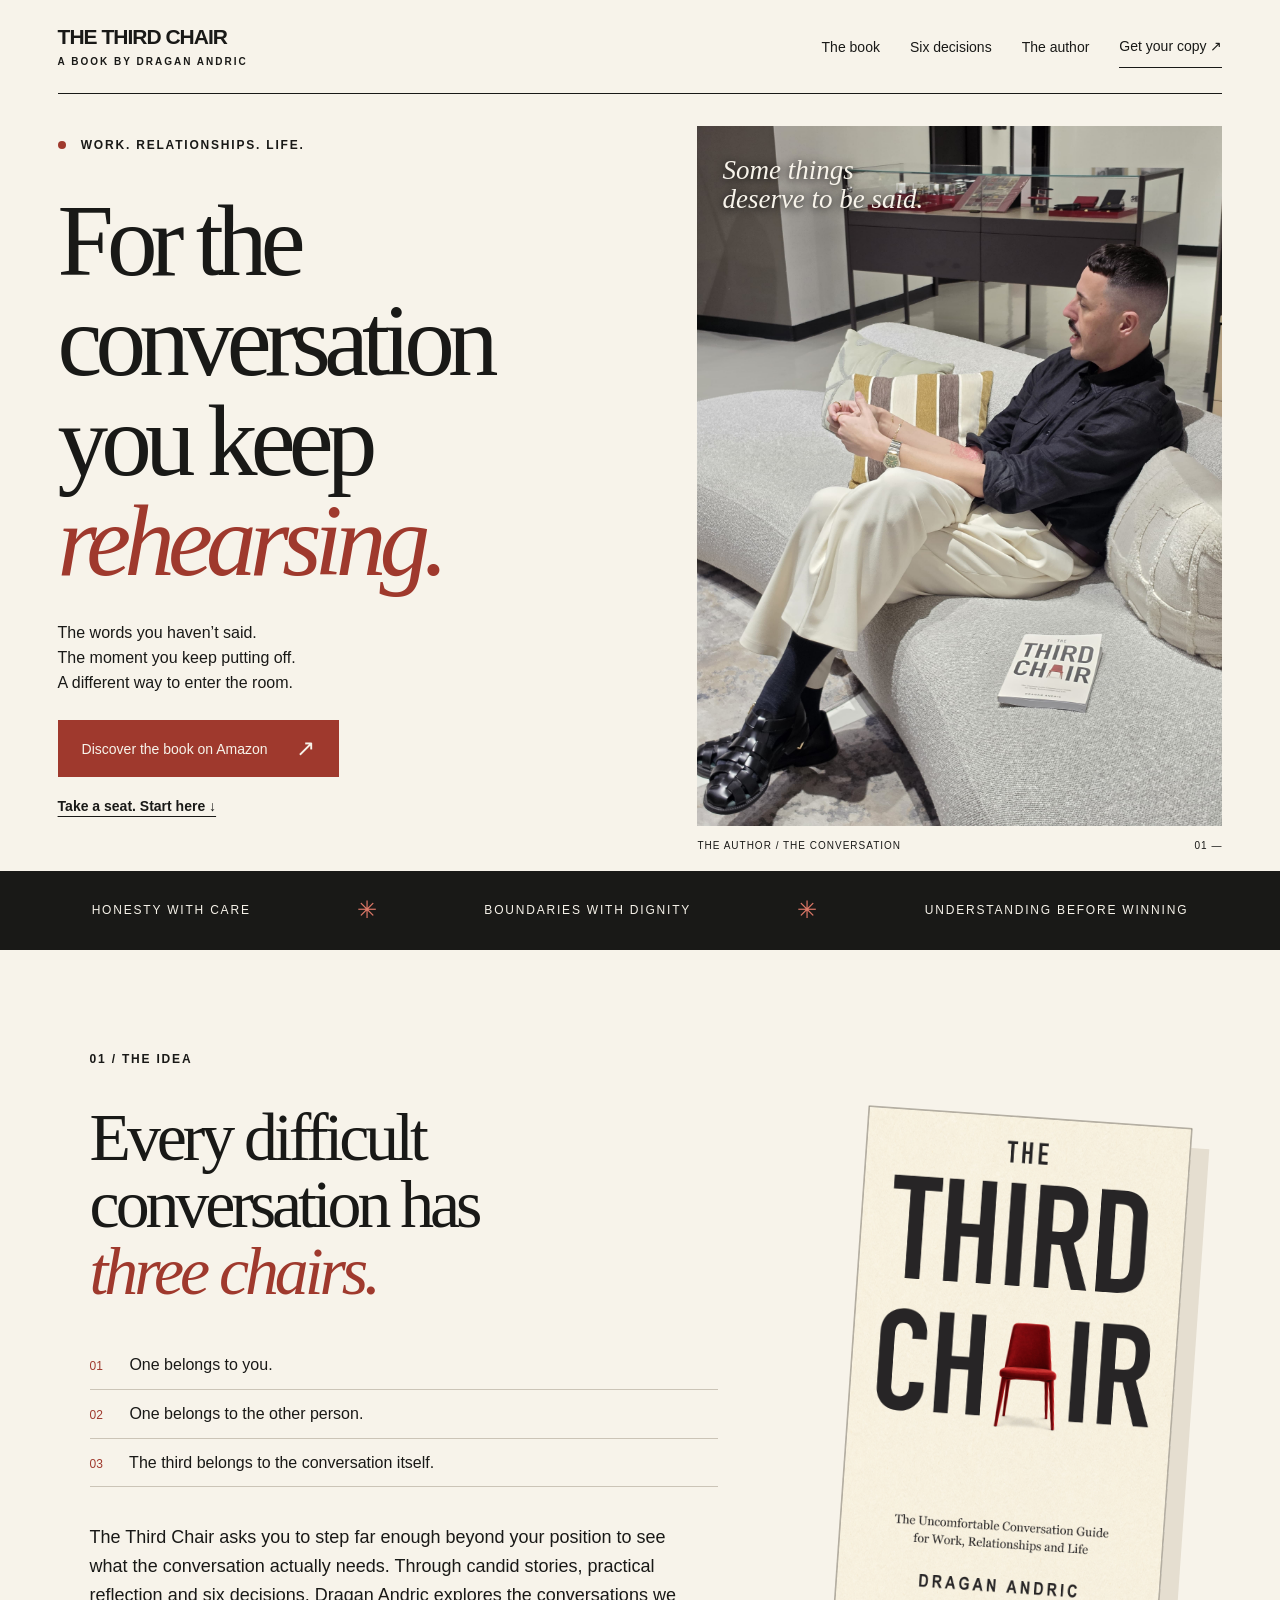
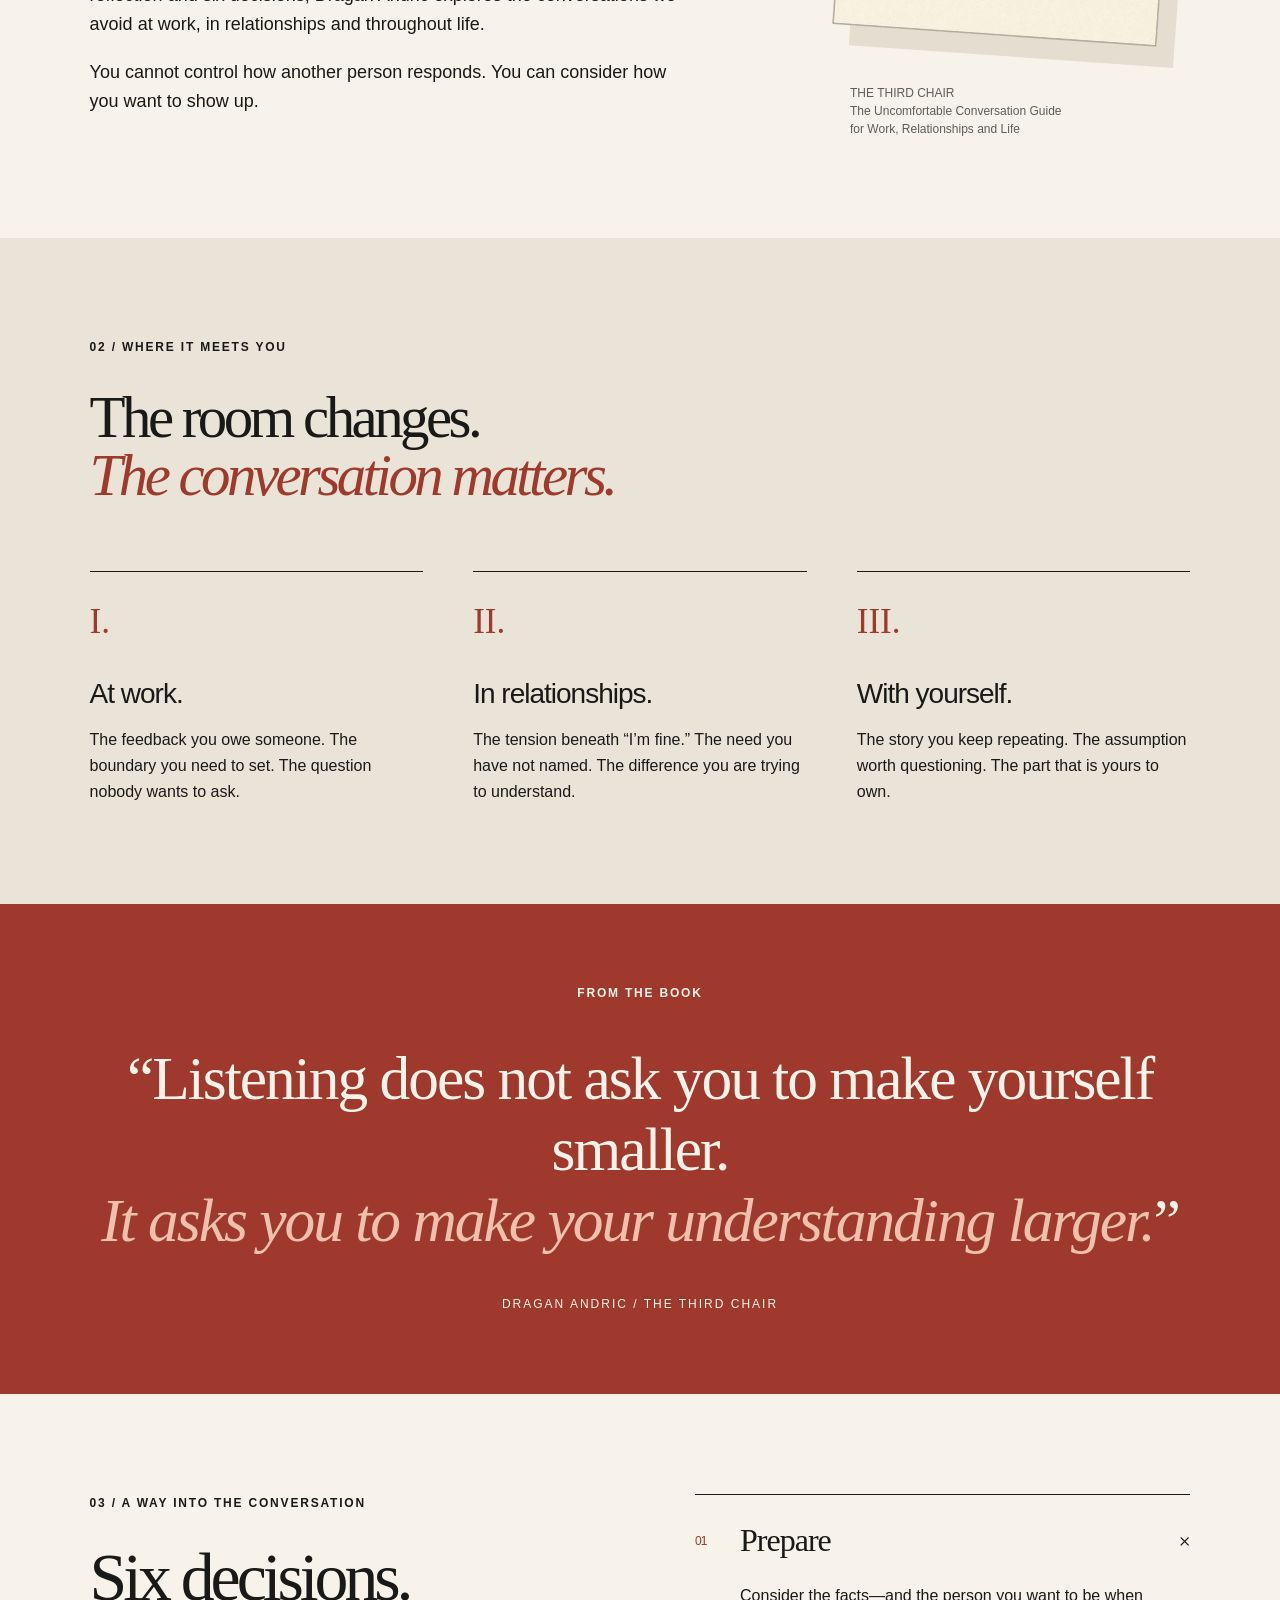
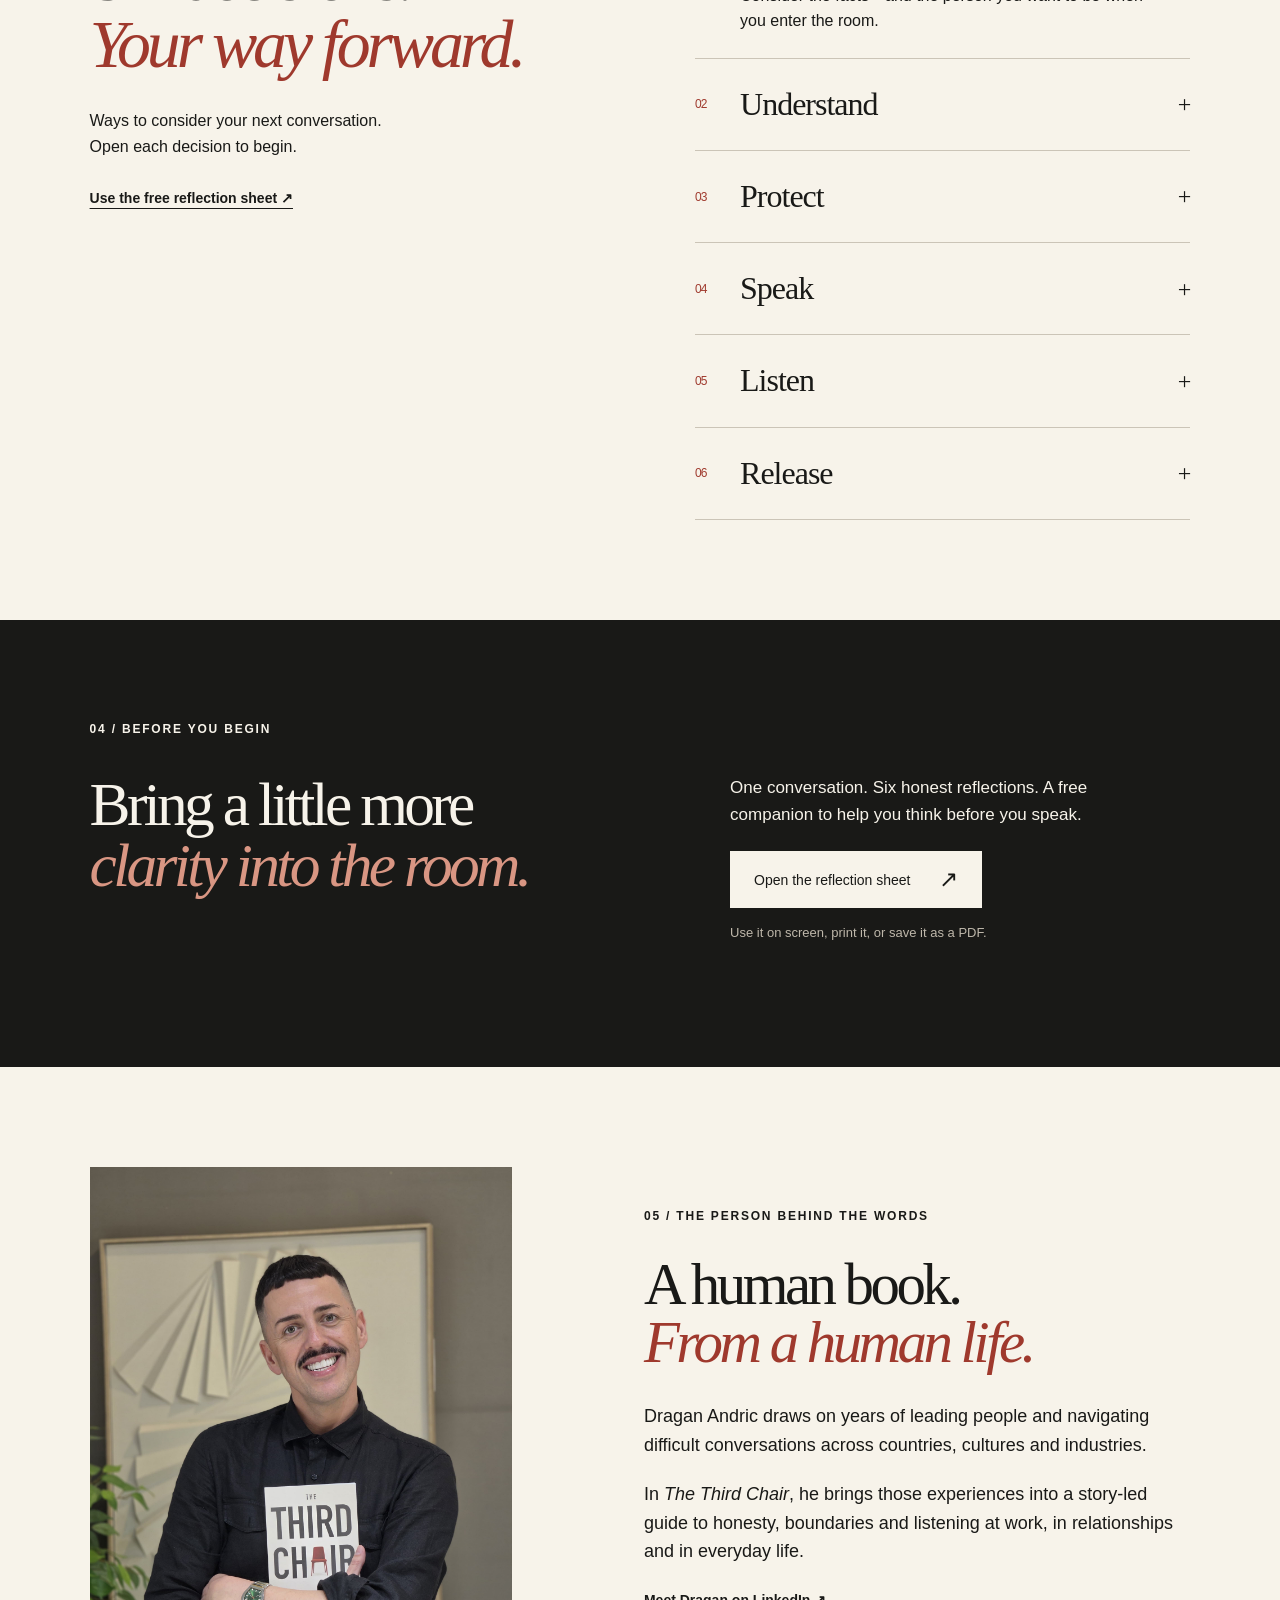
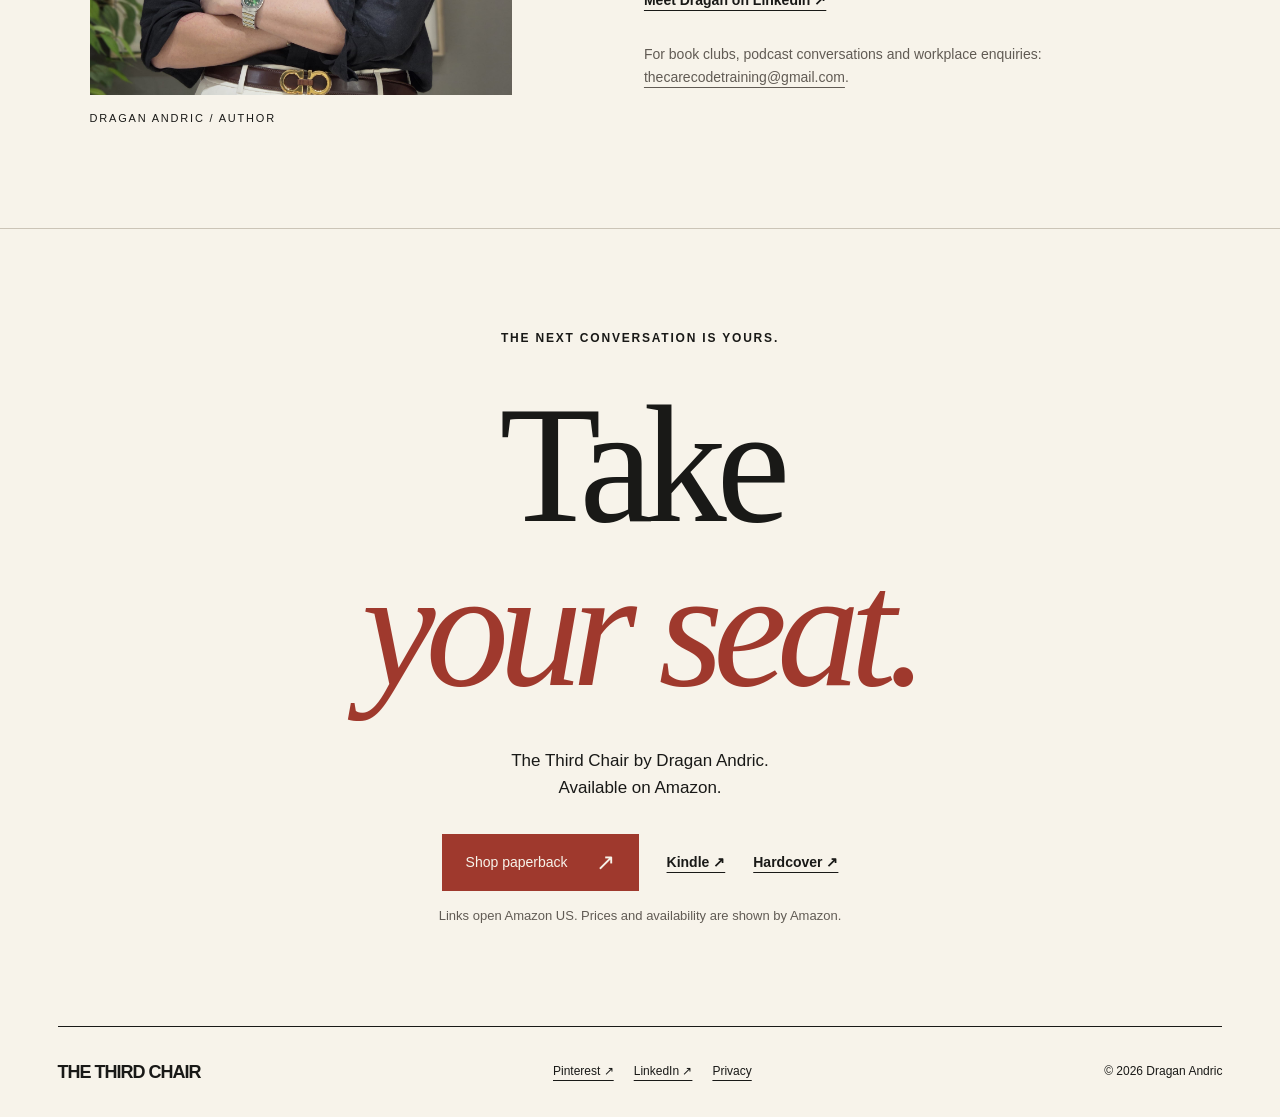
==== index.html @ e298e667 "Launch The Third Chair editorial website" ====
<!doctype html><html lang="en"><head><meta charset="utf-8"><meta name="viewport" content="width=device-width,initial-scale=1"><title>The Third Chair — Dragan Andric</title><meta name="description" content="For the conversation you keep rehearsing. Discover The Third Chair by Dragan Andric, a guide to uncomfortable conversations at work, in relationships and in life."><link rel="canonical" href="https://thethirdchairbook.com/"><meta property="og:title" content="The Third Chair — For the conversation you keep rehearsing."><meta property="og:description" content="A book about honesty, care, boundaries and how you choose to show up. By Dragan Andric."><meta property="og:type" content="website"><link rel="icon" href="/favicon.svg" type="image/svg+xml"><link rel="stylesheet" href="/style.css"></head><body><a class="skip" href="#main">Skip to content</a><header class="masthead"><a class="wordmark" href="/" aria-label="The Third Chair home">THE THIRD CHAIR<span>A BOOK BY DRAGAN ANDRIC</span></a><nav aria-label="Main navigation"><a href="#book">The book</a><a href="#decisions">Six decisions</a><a href="#author">The author</a><a class="nav-buy" href="#get-book">Get your copy ↗</a></nav></header><main id="main"><section class="hero"><div class="hero-copy"><p class="eyebrow"><span class="red-dot"></span> WORK. RELATIONSHIPS. LIFE.</p><h1>For the<br>conversation<br>you keep<br><em>rehearsing.</em></h1><div class="hero-bottom"><p>The words you haven’t said.<br>The moment you keep putting off.<br>A different way to enter the room.</p><a class="button" href="https://www.amazon.com/dp/B0HGGSGBLY">Discover the book on Amazon <span>↗</span></a><a class="text-link" href="#book">Take a seat. Start here ↓</a></div></div><figure class="hero-image"><img src="/author-conversation.jpg" alt="Dragan Andric seated in conversation, with The Third Chair beside him." fetchpriority="high" width="3000" height="4000"><figcaption><span>THE AUTHOR / THE CONVERSATION</span><span>01 —</span></figcaption><div class="image-note">Some things<br>deserve to be said.</div></figure></section><div class="running-line" aria-hidden="true">HONESTY WITH CARE <span>✳</span> BOUNDARIES WITH DIGNITY <span>✳</span> UNDERSTANDING BEFORE WINNING</div><section id="book" class="book-section section"><div class="section-label">01 / THE IDEA</div><div class="book-intro"><h2>Every difficult<br>conversation has<br><em>three chairs.</em></h2><div class="chair-lines"><p><span>01</span> One belongs to you.</p><p><span>02</span> One belongs to the other person.</p><p><span>03</span> The third belongs to the conversation itself.</p></div><p class="body-copy">The Third Chair asks you to step far enough beyond your position to see what the conversation actually needs. Through candid stories, practical reflection and six decisions, Dragan Andric explores the conversations we avoid at work, in relationships and throughout life.</p><p class="body-copy">You cannot control how another person responds. You can consider how you want to show up.</p></div><figure class="cover"><img src="/the-third-chair-cover.jpg" alt="The Third Chair by Dragan Andric. The Uncomfortable Conversation Guide for Work, Relationships and Life." width="1600" height="2560" loading="lazy"><figcaption>THE THIRD CHAIR<br>The Uncomfortable Conversation Guide<br>for Work, Relationships and Life</figcaption></figure></section><section class="contexts section"><div class="section-label">02 / WHERE IT MEETS YOU</div><h2>The room changes.<br><em>The conversation matters.</em></h2><div class="context-grid"><article><span class="number">I.</span><h3>At work.</h3><p>The feedback you owe someone. The boundary you need to set. The question nobody wants to ask.</p></article><article><span class="number">II.</span><h3>In relationships.</h3><p>The tension beneath “I’m fine.” The need you have not named. The difference you are trying to understand.</p></article><article><span class="number">III.</span><h3>With yourself.</h3><p>The story you keep repeating. The assumption worth questioning. The part that is yours to own.</p></article></div></section><section class="excerpt section"><p class="eyebrow">FROM THE BOOK</p><blockquote>“Listening does not ask you to make yourself smaller.<br><em>It asks you to make your understanding larger.</em>”</blockquote><p class="quote-credit">DRAGAN ANDRIC / THE THIRD CHAIR</p></section><section id="decisions" class="decisions section"><div class="decision-heading"><div class="section-label">03 / A WAY INTO THE CONVERSATION</div><h2>Six decisions.<br><em>Your way forward.</em></h2><p>Ways to consider your next conversation.<br>Open each decision to begin.</p><a class="text-link" href="/before-the-conversation.html">Use the free reflection sheet ↗</a></div><div class="decision-list"><details open><summary><span>01</span>Prepare<b aria-hidden="true">+</b></summary><p>Consider the facts—and the person you want to be when you enter the room.</p></details><details><summary><span>02</span>Understand<b aria-hidden="true">+</b></summary><p>Look beyond your first interpretation. Make room for what you may not yet know.</p></details><details><summary><span>03</span>Protect<b aria-hidden="true">+</b></summary><p>Keep the purpose, dignity and boundaries of the conversation in view.</p></details><details><summary><span>04</span>Speak<b aria-hidden="true">+</b></summary><p>Say what needs to be said with honesty, clarity and care.</p></details><details><summary><span>05</span>Listen<b aria-hidden="true">+</b></summary><p>Make room for another perspective while keeping your own voice.</p></details><details><summary><span>06</span>Release<b aria-hidden="true">+</b></summary><p>Recognize what remains yours to do, and what you cannot control.</p></details></div></section><section class="worksheet section"><span class="section-label">04 / BEFORE YOU BEGIN</span><h2>Bring a little more<br><em>clarity into the room.</em></h2><div><p>One conversation. Six honest reflections. A free companion to help you think before you speak.</p><a class="button light" href="/before-the-conversation.html">Open the reflection sheet <span>↗</span></a><p class="small">Use it on screen, print it, or save it as a PDF.</p></div></section><section id="author" class="author section"><figure><img src="/dragan-andric.jpg" alt="Dragan Andric smiling and holding a physical copy of The Third Chair." width="3000" height="4000" loading="lazy"><figcaption>DRAGAN ANDRIC / AUTHOR</figcaption></figure><div><div class="section-label">05 / THE PERSON BEHIND THE WORDS</div><h2>A human book.<br><em>From a human life.</em></h2><p class="body-copy">Dragan Andric draws on years of leading people and navigating difficult conversations across countries, cultures and industries.</p><p class="body-copy">In <i>The Third Chair</i>, he brings those experiences into a story-led guide to honesty, boundaries and listening at work, in relationships and in everyday life.</p><a class="text-link" href="https://www.linkedin.com/in/dragan-andric/">Meet Dragan on LinkedIn ↗</a><p class="contact-note">For book clubs, podcast conversations and workplace enquiries: <a href="mailto:thecarecodetraining@gmail.com">thecarecodetraining@gmail.com</a>.</p></div></section><section id="get-book" class="purchase section"><p class="eyebrow">THE NEXT CONVERSATION IS YOURS.</p><h2>Take<br><em>your seat.</em></h2><p>The Third Chair by Dragan Andric.<br>Available on Amazon.</p><div class="purchase-links"><a class="button" href="https://www.amazon.com/dp/B0HGGSGBLY">Shop paperback <span>↗</span></a><a class="text-link" href="https://www.amazon.com/dp/B0HGH5NFVX">Kindle ↗</a><a class="text-link" href="https://www.amazon.com/dp/B0HH6GKMS4">Hardcover ↗</a></div><p class="small">Links open Amazon US. Prices and availability are shown by Amazon.</p></section></main><footer><a class="wordmark" href="/">THE THIRD CHAIR</a><div><a href="https://www.pinterest.com/thethirdchairbook/">Pinterest ↗</a><a href="https://www.linkedin.com/in/dragan-andric/">LinkedIn ↗</a><a href="/privacy.html">Privacy</a></div><p>© 2026 Dragan Andric</p></footer><script type="application/ld+json">{"@context":"https://schema.org","@type":"Book","name":"The Third Chair","alternateName":"The Third Chair: The Uncomfortable Conversation Guide for Work, Relationships and Life","author":{"@type":"Person","name":"Dragan Andric"},"url":"https://thethirdchairbook.com/","inLanguage":"en"}</script></body></html>
---- style.css ----
:root{--paper:#f7f3ea;--ink:#191917;--red:#9f392d;--muted:#615b54;--line:#cbc4b7}*{box-sizing:border-box}html{scroll-behavior:smooth;scroll-padding-top:30px}body{margin:0;background:var(--paper);color:var(--ink);font:17px/1.6 Arial,Helvetica,sans-serif}a{color:inherit;text-underline-offset:5px}button,a,summary{touch-action:manipulation}a:focus-visible,button:focus-visible,summary:focus-visible,textarea:focus-visible{outline:3px solid var(--red);outline-offset:5px}img{max-width:100%;display:block}figure,p{margin:0}h1,h2,h3{font-weight:500;line-height:.99;margin:0;letter-spacing:-.06em}h1,h2,blockquote,.number{font-family:Georgia,'Times New Roman',serif}em{font-weight:400;color:var(--red)}h2{font-size:clamp(42px,5.3vw,80px)}.skip{position:absolute;top:-90px;z-index:10;background:var(--ink);color:white;padding:15px}.skip:focus{top:5px}.masthead{margin:0 4.5%;padding:25px 0;display:flex;align-items:center;justify-content:space-between;border-bottom:1px solid var(--ink);gap:25px}.wordmark{text-decoration:none;font-size:21px;font-weight:800;letter-spacing:-1px;line-height:1}.wordmark span{display:block;letter-spacing:2px;font-size:10px;margin-top:10px}nav{display:flex;align-items:center;gap:30px;font-size:14px}nav a{text-decoration:none}.nav-buy{border-bottom:1px solid;padding:10px 0}.hero{display:grid;grid-template-columns:1.13fr 1fr;margin:0 4.5%;min-height:760px;padding-top:32px;gap:4%}.hero-copy{padding:10px 0 45px;position:relative;z-index:1}.eyebrow,.section-label{font-size:12px;letter-spacing:1.8px;font-weight:700}.red-dot{display:inline-block;width:8px;height:8px;background:var(--red);border-radius:50%;margin-right:10px}h1{font-size:clamp(66px,7.9vw,116px);margin:35px 0 30px;letter-spacing:-.068em}.hero-bottom p{font-size:16px;line-height:1.55;margin-bottom:25px}.button{display:inline-flex;align-items:center;justify-content:space-between;gap:28px;background:var(--red);color:var(--paper);padding:16px 23px;text-decoration:none;font-size:14px;min-height:54px;border:1px solid var(--red)}.button:hover{background:var(--ink);border-color:var(--ink)}.button span{font-size:23px;line-height:1}.text-link{font-size:14px;font-weight:600;display:inline-block}.hero-bottom>.text-link{display:block;margin-top:18px;width:fit-content}.hero-image{position:relative;align-self:stretch;margin-bottom:45px}.hero-image img{width:100%;height:100%;max-height:805px;object-fit:cover;object-position:57% center}.hero-image figcaption{position:absolute;bottom:-28px;width:100%;display:flex;justify-content:space-between;font-size:10px;letter-spacing:1px}.image-note{position:absolute;top:30px;left:25px;font-family:Georgia,serif;font-style:italic;font-size:27px;line-height:1.05;color:var(--paper);text-shadow:0 1px 10px #000}.running-line{background:var(--ink);color:var(--paper);padding:20px 4%;display:flex;justify-content:space-around;gap:25px;align-items:center;font-size:12px;letter-spacing:1.8px}.running-line span{color:#df7968;font-size:24px}.section{padding:100px 7%}.book-section{display:grid;grid-template-columns:1.2fr .65fr;column-gap:12%;row-gap:35px}.book-section>.section-label{grid-column:1/-1}.chair-lines{margin:36px 0}.chair-lines p{padding:11px 0;border-bottom:1px solid var(--line);font-size:16px}.chair-lines span{font-size:12px;color:var(--red);margin-right:22px}.body-copy{max-width:590px;margin:20px 0;font-size:18px}.cover{padding-top:12px;align-self:center}.cover img{max-height:520px;width:auto;box-shadow:18px 20px 0 #e5ded0;transform:rotate(4deg);margin:auto}.cover figcaption{font-size:12px;color:var(--muted);margin-top:48px;line-height:1.5}.contexts{background:#eae4d8}.contexts h2{margin-top:32px;font-size:clamp(40px,4.6vw,66px)}.context-grid{display:grid;grid-template-columns:repeat(3,1fr);gap:50px;margin-top:65px}.context-grid article{border-top:1px solid var(--ink);padding-top:22px}.number{font-size:35px;color:var(--red)}h3{font-size:28px;letter-spacing:-1px;margin:30px 0 20px}.context-grid p{font-size:16px;max-width:350px}.excerpt{background:var(--red);color:var(--paper);text-align:center;padding-top:80px;padding-bottom:80px}blockquote{font-size:clamp(35px,4.8vw,68px);line-height:1.15;letter-spacing:-2px;margin:40px auto;max-width:1120px}blockquote em{color:#edc1ac}.quote-credit{font-size:12px;letter-spacing:2px}.decisions{display:grid;grid-template-columns:1fr 1fr;gap:10%}.decision-heading h2{margin:30px 0}.decision-heading p{font-size:16px;margin-bottom:25px}.decision-list{border-top:1px solid var(--ink)}details{border-bottom:1px solid var(--line);padding:20px 0}summary{display:flex;align-items:center;cursor:pointer;list-style:none;font-family:Georgia,serif;font-size:32px;letter-spacing:-1px}summary::-webkit-details-marker{display:none}summary span{font:12px Arial,sans-serif;color:var(--red);width:45px}summary b{font-size:24px;font-weight:400;margin-left:auto}details[open] summary b{transform:rotate(45deg)}details p{padding:16px 25px 4px 45px;font-size:16px}.worksheet{background:var(--ink);color:var(--paper);display:grid;grid-template-columns:1.2fr 1fr;gap:35px 8%}.worksheet>.section-label{grid-column:1/-1}.worksheet h2{font-size:clamp(40px,4.8vw,67px)}.worksheet em{color:#d99683}.worksheet p{max-width:420px;margin-bottom:23px}.light{background:var(--paper);color:var(--ink);border-color:var(--paper)}.light:hover{background:#dccdbc;color:var(--ink);border-color:#dccdbc}.small{font-size:13px;color:var(--muted);margin-top:15px}.worksheet .small{color:#beb7aa}.author{display:grid;grid-template-columns:.85fr 1.1fr;gap:12%;align-items:center}.author figure img{aspect-ratio:4/5;object-fit:cover;object-position:center 38%}.author figcaption{font-size:11px;letter-spacing:1.8px;margin-top:15px}.author h2{margin:30px 0;font-size:clamp(40px,4.6vw,66px)}.contact-note{font-size:14px;color:var(--muted);margin-top:30px;max-width:430px}.purchase{text-align:center;border-top:1px solid var(--line)}.purchase h2{font-size:clamp(90px,13vw,180px);margin:35px 0}.purchase-links{display:flex;justify-content:center;align-items:center;gap:28px;margin-top:32px}footer{display:flex;align-items:center;justify-content:space-between;gap:30px;border-top:1px solid var(--ink);margin:0 4.5%;padding:35px 0;font-size:12px}footer>div{display:flex;gap:20px}footer .wordmark{font-size:18px}.reading-page{max-width:1000px;margin:0 auto;padding:65px 35px}.reading-page h1{font-size:clamp(52px,7vw,86px);margin-top:25px}.reading-page .intro{max-width:720px;font-size:18px}.sheet-top{display:flex;justify-content:space-between;gap:20px;align-items:center}.sheet-top a,.sheet-top button{font:14px Arial,sans-serif}.sheet-top button{cursor:pointer}.prompt{margin:32px 0;break-inside:avoid}.prompt label{display:block;font-family:Georgia,serif;font-size:25px}.prompt label span{font:12px Arial,sans-serif;color:var(--red);margin-right:15px}.prompt p{font-size:16px;margin:8px 0 12px}.prompt textarea{width:100%;min-height:115px;resize:vertical;padding:15px;background:transparent;border:1px solid var(--line);font:17px/1.5 Georgia,serif;color:var(--ink)}.sheet-note{font-size:13px;color:var(--muted);border-top:1px solid var(--line);padding-top:20px}.reading-page h2{font-size:32px;letter-spacing:-1px;margin:35px 0 15px}@media(min-width:1500px){body{max-width:1700px;margin:auto}}@media(max-width:850px){.masthead{padding:22px 0}nav{gap:18px}nav a:not(.nav-buy){display:none}.hero{min-height:0;grid-template-columns:1.12fr 1fr;gap:22px}h1{font-size:clamp(55px,8.4vw,85px)}.hero-image img{object-position:60% center}.image-note{font-size:22px;left:15px}.button{font-size:13px;padding:14px 18px;gap:14px}.section{padding:65px 6%}.book-section{gap:30px 8%}.body-copy{font-size:16px}.context-grid{gap:25px}.running-line{font-size:9px;letter-spacing:1px}.decisions{gap:5%}.author{gap:7%}.purchase-links{flex-wrap:wrap}footer{flex-wrap:wrap}.wordmark span{font-size:9px}}@media(max-width:580px){.masthead{margin:0 6%}.wordmark{font-size:18px}.nav-buy{font-size:12px}.hero{margin:0 6%;display:flex;flex-direction:column;padding-top:22px;gap:0}.hero-copy{padding-bottom:30px}h1{font-size:clamp(63px,14.5vw,84px);margin:27px 0}.hero-bottom p{font-size:16px}.hero-image{height:520px;margin-bottom:50px}.hero-image img{max-height:none;object-position:center 53%}.image-note{font-size:28px;top:23px;left:23px}.hero-image figcaption{font-size:9px}.running-line{display:block;text-align:center;font-size:10px;padding:18px 10px}.running-line span{margin:0 8px;font-size:14px}.book-section,.author,.decisions,.worksheet{grid-template-columns:1fr;gap:35px}.book-section .cover{max-width:250px;margin:25px auto 0}.cover figcaption{text-align:center}.context-grid{grid-template-columns:1fr;gap:34px;margin-top:40px}.context-grid h3{margin:12px 0}.context-grid p{max-width:none}.context-grid article{position:relative;padding-left:53px}.number{position:absolute;left:0;top:22px;font-size:29px}.excerpt{padding:60px 6%}blockquote{font-size:37px;letter-spacing:-1.4px;margin:30px 0}.section-label,.eyebrow{font-size:10px;letter-spacing:1.4px}.author figure{max-width:350px}.author>div{order:-1}.purchase-links{gap:22px}.purchase-links .button{width:100%;max-width:300px}.purchase .small{font-size:12px}.sheet-top{align-items:flex-start}.reading-page{padding:30px 22px}.reading-page h1{font-size:54px}.sheet-top .button{font-size:12px;padding:10px}.reading-page .intro{font-size:16px}footer{gap:22px;padding:28px 0}footer>div{gap:15px}.wordmark span{letter-spacing:1.3px}}@media(prefers-reduced-motion:reduce){html{scroll-behavior:auto}}@media print{body{background:white;font-size:11pt}.sheet-top,body>footer,.skip{display:none}.reading-page{padding:0;max-width:none}.reading-page h1{font-size:32pt;margin:10px 0}.reading-page .intro{font-size:10pt}.prompt{margin:14px 0}.prompt label{font-size:16pt}.prompt p{font-size:10pt;margin:3px 0}.prompt textarea{min-height:65px;height:65px;border:0;border-bottom:1px solid #aaa;font-size:10pt;padding:5px 0}.sheet-note{font-size:8pt}.reading-page>.small{font-size:9pt}@page{size:A4;margin:14mm}}
.author figure img{width:100%;height:auto;aspect-ratio:4/5;object-fit:cover}.cover img{height:auto;width:100%;max-height:none}.cover{max-width:325px}
.print-answer{display:none}@media print{.prompt textarea{display:none}.print-answer{display:block;white-space:pre-wrap;overflow-wrap:anywhere;min-height:65px;border-bottom:1px solid #aaa;font:10pt/1.4 Georgia,serif;padding:5px 0}}
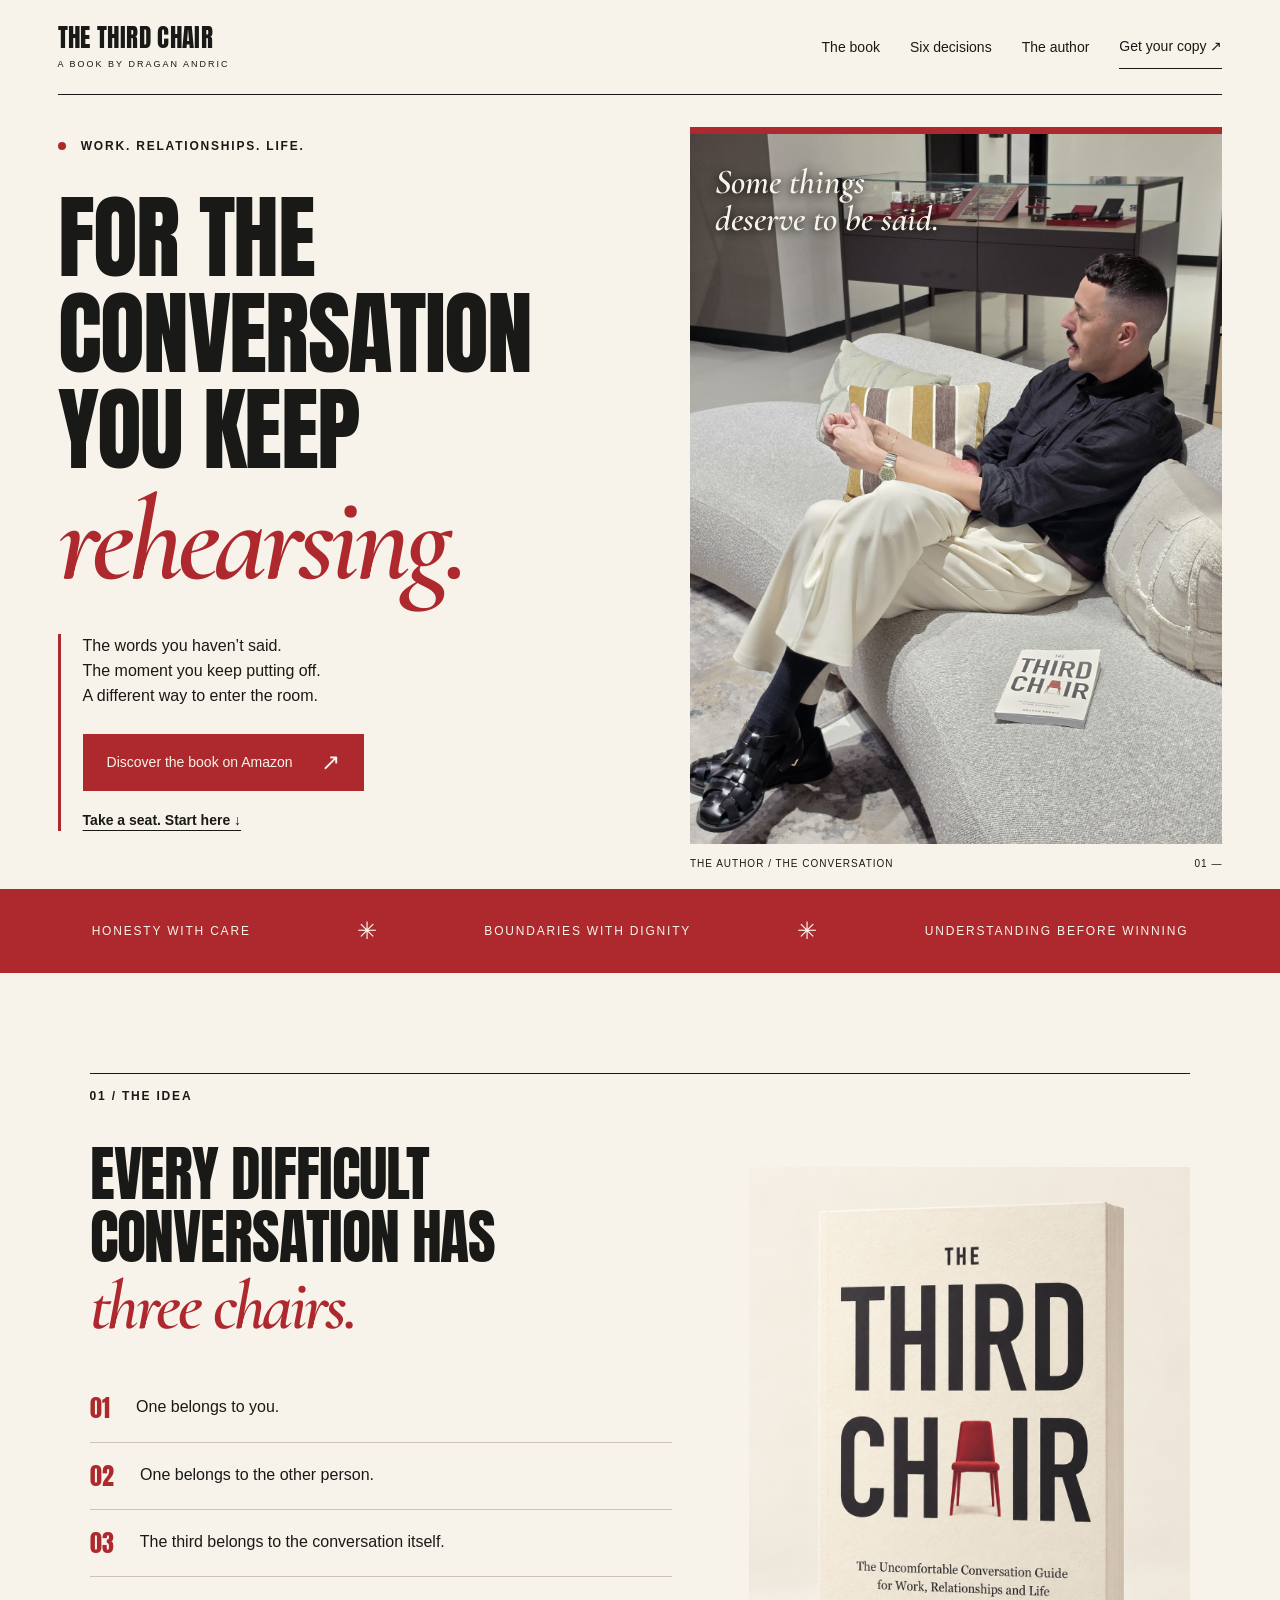
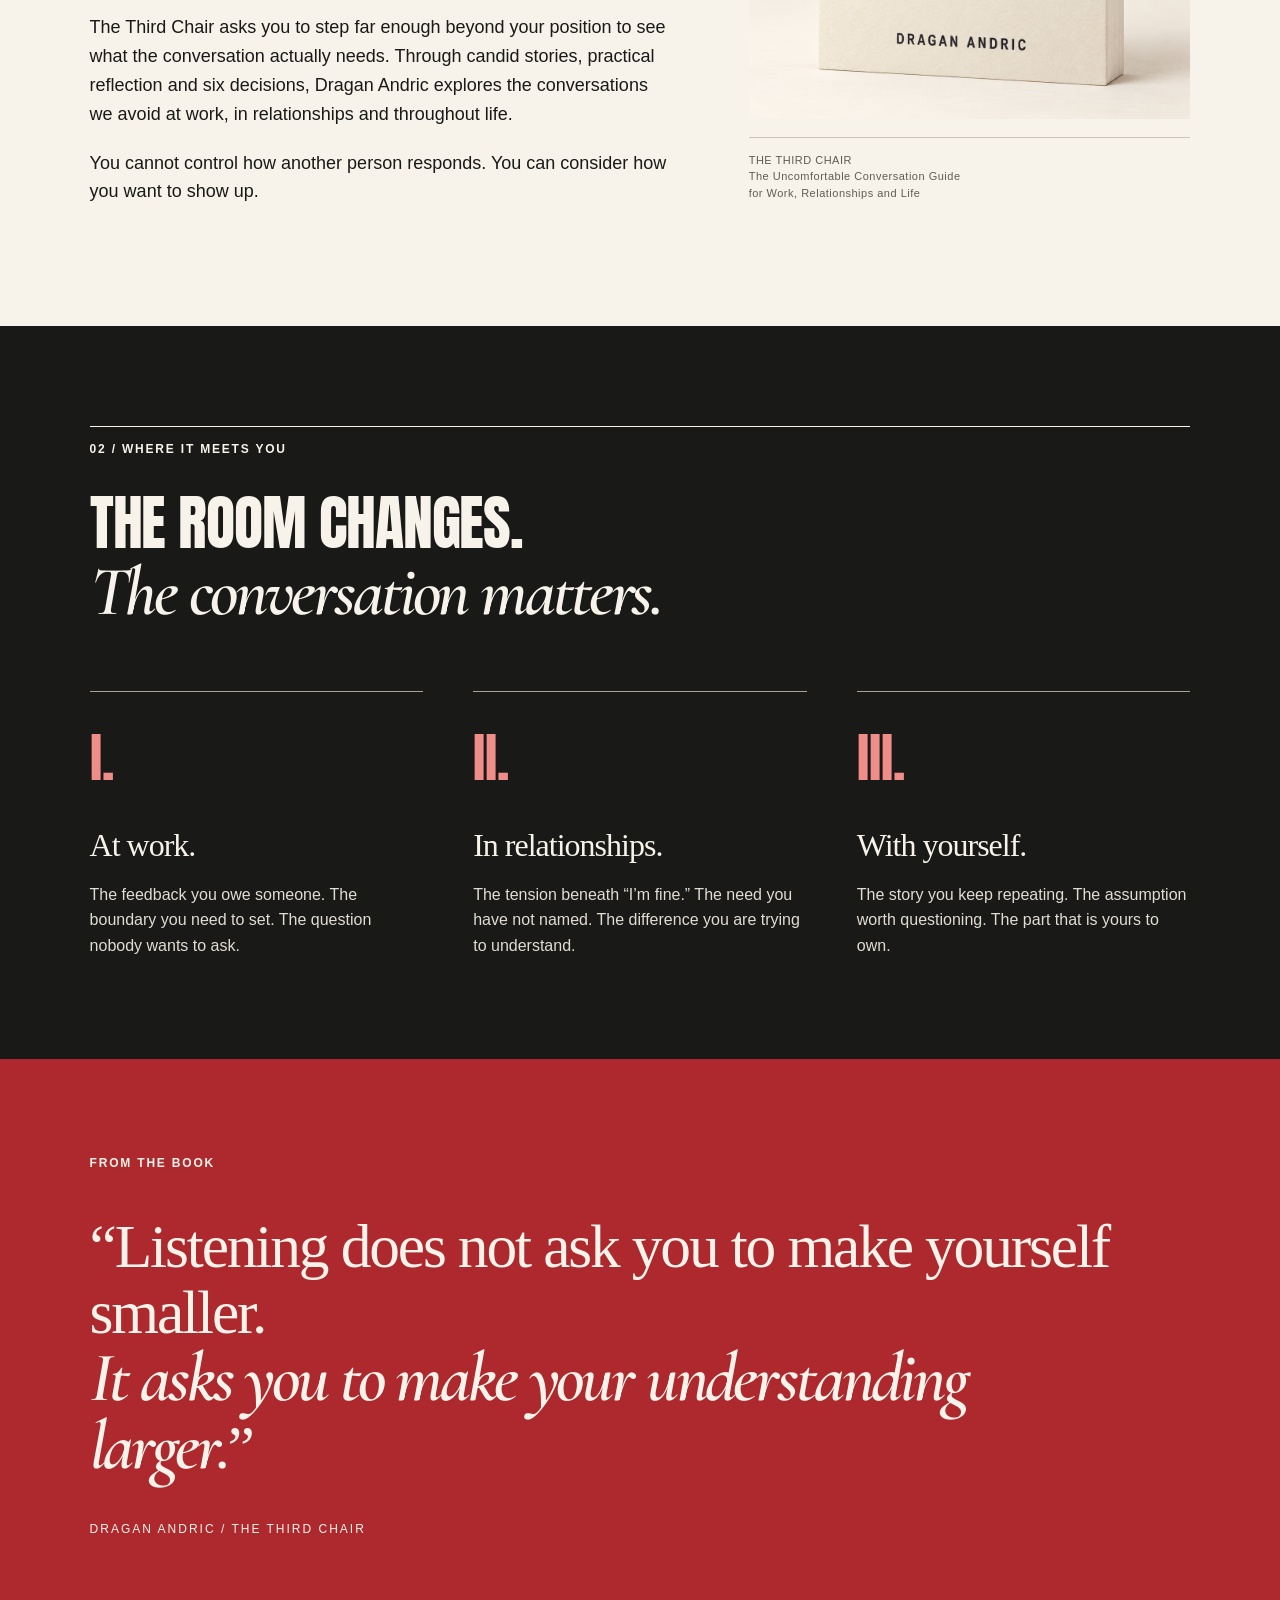
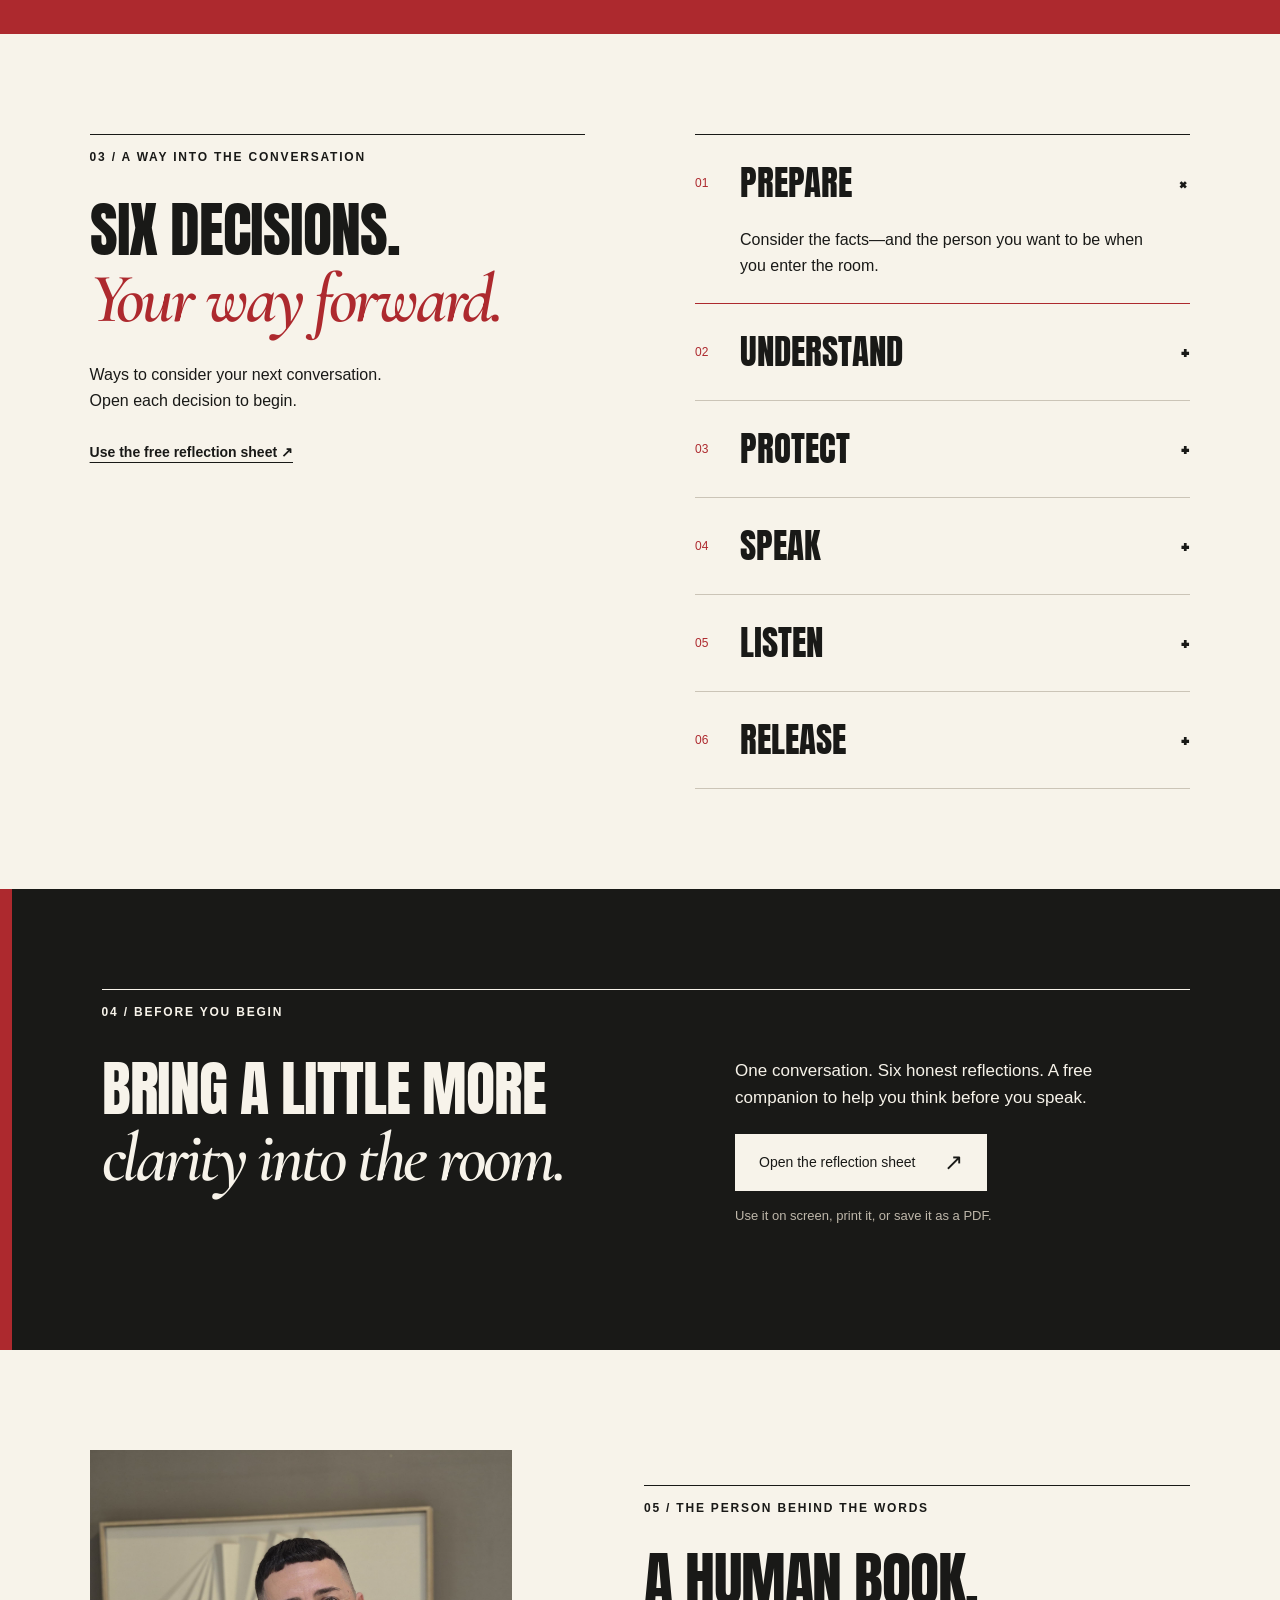
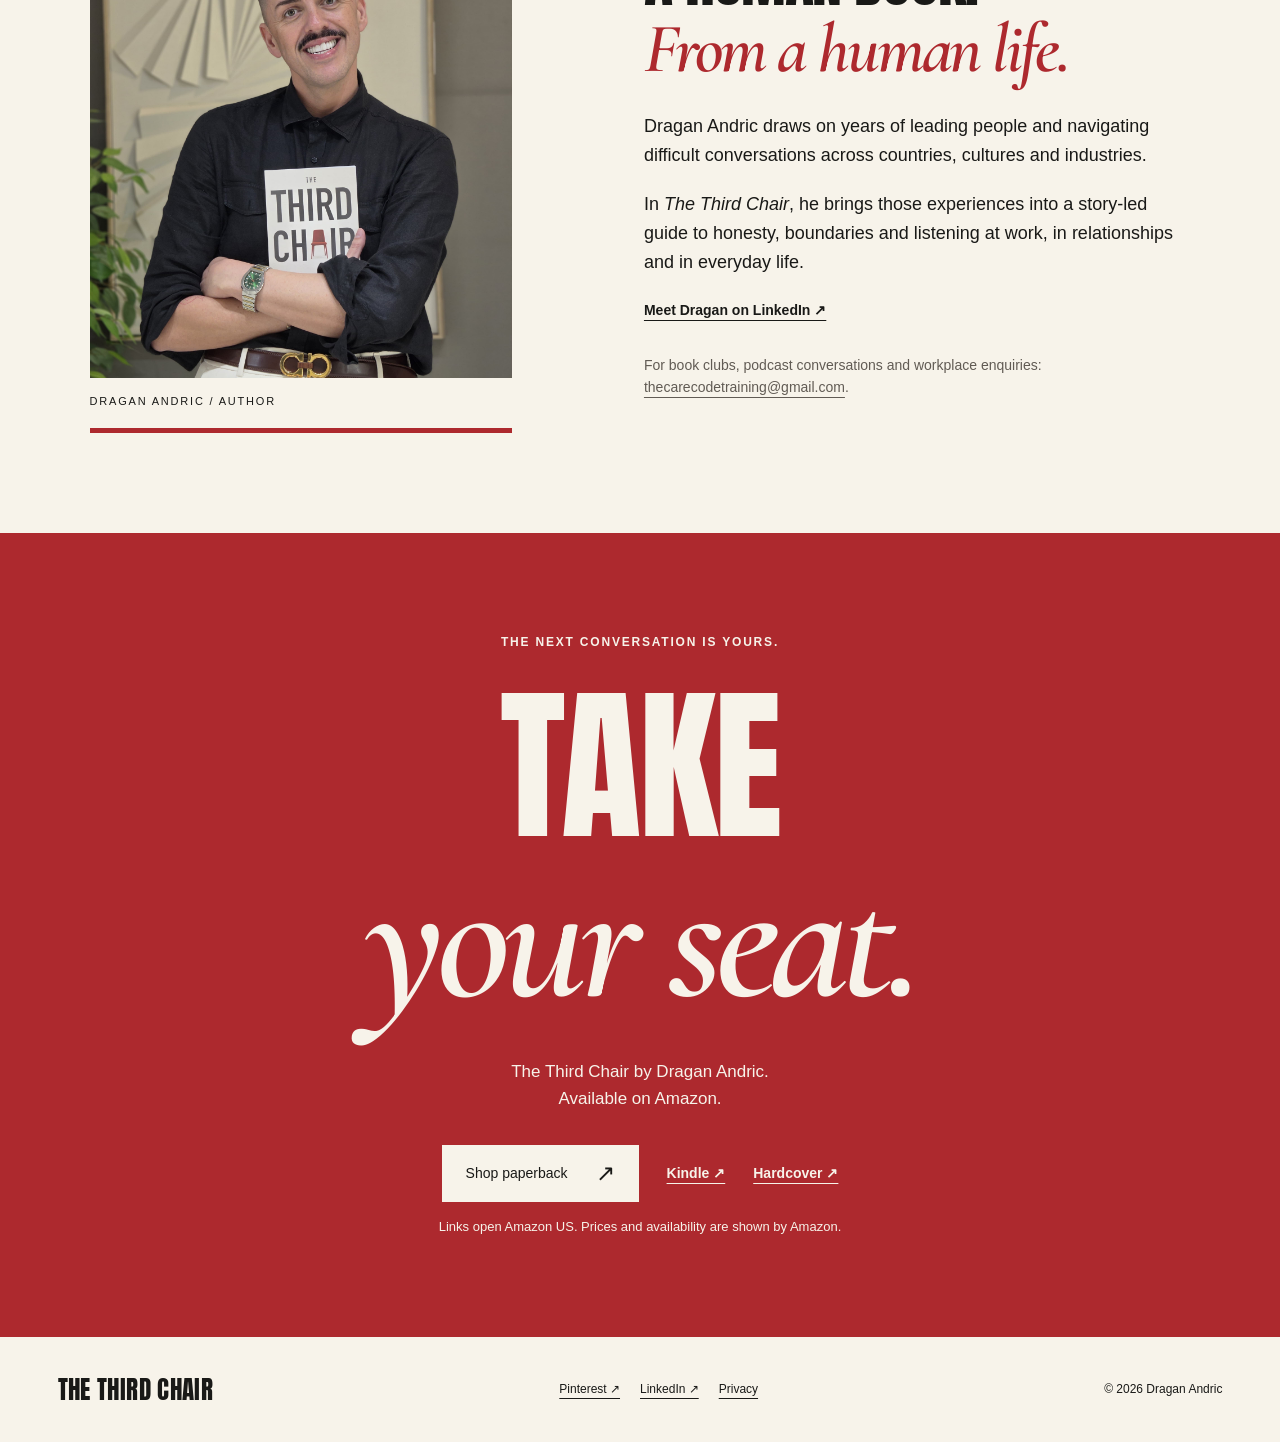
==== commit 5bc97167: "Refine editorial typography, colour and realistic paperback presentation" ====
--- a/index.html
+++ b/index.html
@@ -1 +1 @@
-<!doctype html><html lang="en"><head><meta charset="utf-8"><meta name="viewport" content="width=device-width,initial-scale=1"><title>The Third Chair — Dragan Andric</title><meta name="description" content="For the conversation you keep rehearsing. Discover The Third Chair by Dragan Andric, a guide to uncomfortable conversations at work, in relationships and in life."><link rel="canonical" href="https://thethirdchairbook.com/"><meta property="og:title" content="The Third Chair — For the conversation you keep rehearsing."><meta property="og:description" content="A book about honesty, care, boundaries and how you choose to show up. By Dragan Andric."><meta property="og:type" content="website"><link rel="icon" href="/favicon.svg" type="image/svg+xml"><link rel="stylesheet" href="/style.css"></head><body><a class="skip" href="#main">Skip to content</a><header class="masthead"><a class="wordmark" href="/" aria-label="The Third Chair home">THE THIRD CHAIR<span>A BOOK BY DRAGAN ANDRIC</span></a><nav aria-label="Main navigation"><a href="#book">The book</a><a href="#decisions">Six decisions</a><a href="#author">The author</a><a class="nav-buy" href="#get-book">Get your copy ↗</a></nav></header><main id="main"><section class="hero"><div class="hero-copy"><p class="eyebrow"><span class="red-dot"></span> WORK. RELATIONSHIPS. LIFE.</p><h1>For the<br>conversation<br>you keep<br><em>rehearsing.</em></h1><div class="hero-bottom"><p>The words you haven’t said.<br>The moment you keep putting off.<br>A different way to enter the room.</p><a class="button" href="https://www.amazon.com/dp/B0HGGSGBLY">Discover the book on Amazon <span>↗</span></a><a class="text-link" href="#book">Take a seat. Start here ↓</a></div></div><figure class="hero-image"><img src="/author-conversation.jpg" alt="Dragan Andric seated in conversation, with The Third Chair beside him." fetchpriority="high" width="3000" height="4000"><figcaption><span>THE AUTHOR / THE CONVERSATION</span><span>01 —</span></figcaption><div class="image-note">Some things<br>deserve to be said.</div></figure></section><div class="running-line" aria-hidden="true">HONESTY WITH CARE <span>✳</span> BOUNDARIES WITH DIGNITY <span>✳</span> UNDERSTANDING BEFORE WINNING</div><section id="book" class="book-section section"><div class="section-label">01 / THE IDEA</div><div class="book-intro"><h2>Every difficult<br>conversation has<br><em>three chairs.</em></h2><div class="chair-lines"><p><span>01</span> One belongs to you.</p><p><span>02</span> One belongs to the other person.</p><p><span>03</span> The third belongs to the conversation itself.</p></div><p class="body-copy">The Third Chair asks you to step far enough beyond your position to see what the conversation actually needs. Through candid stories, practical reflection and six decisions, Dragan Andric explores the conversations we avoid at work, in relationships and throughout life.</p><p class="body-copy">You cannot control how another person responds. You can consider how you want to show up.</p></div><figure class="cover"><img src="/the-third-chair-cover.jpg" alt="The Third Chair by Dragan Andric. The Uncomfortable Conversation Guide for Work, Relationships and Life." width="1600" height="2560" loading="lazy"><figcaption>THE THIRD CHAIR<br>The Uncomfortable Conversation Guide<br>for Work, Relationships and Life</figcaption></figure></section><section class="contexts section"><div class="section-label">02 / WHERE IT MEETS YOU</div><h2>The room changes.<br><em>The conversation matters.</em></h2><div class="context-grid"><article><span class="number">I.</span><h3>At work.</h3><p>The feedback you owe someone. The boundary you need to set. The question nobody wants to ask.</p></article><article><span class="number">II.</span><h3>In relationships.</h3><p>The tension beneath “I’m fine.” The need you have not named. The difference you are trying to understand.</p></article><article><span class="number">III.</span><h3>With yourself.</h3><p>The story you keep repeating. The assumption worth questioning. The part that is yours to own.</p></article></div></section><section class="excerpt section"><p class="eyebrow">FROM THE BOOK</p><blockquote>“Listening does not ask you to make yourself smaller.<br><em>It asks you to make your understanding larger.</em>”</blockquote><p class="quote-credit">DRAGAN ANDRIC / THE THIRD CHAIR</p></section><section id="decisions" class="decisions section"><div class="decision-heading"><div class="section-label">03 / A WAY INTO THE CONVERSATION</div><h2>Six decisions.<br><em>Your way forward.</em></h2><p>Ways to consider your next conversation.<br>Open each decision to begin.</p><a class="text-link" href="/before-the-conversation.html">Use the free reflection sheet ↗</a></div><div class="decision-list"><details open><summary><span>01</span>Prepare<b aria-hidden="true">+</b></summary><p>Consider the facts—and the person you want to be when you enter the room.</p></details><details><summary><span>02</span>Understand<b aria-hidden="true">+</b></summary><p>Look beyond your first interpretation. Make room for what you may not yet know.</p></details><details><summary><span>03</span>Protect<b aria-hidden="true">+</b></summary><p>Keep the purpose, dignity and boundaries of the conversation in view.</p></details><details><summary><span>04</span>Speak<b aria-hidden="true">+</b></summary><p>Say what needs to be said with honesty, clarity and care.</p></details><details><summary><span>05</span>Listen<b aria-hidden="true">+</b></summary><p>Make room for another perspective while keeping your own voice.</p></details><details><summary><span>06</span>Release<b aria-hidden="true">+</b></summary><p>Recognize what remains yours to do, and what you cannot control.</p></details></div></section><section class="worksheet section"><span class="section-label">04 / BEFORE YOU BEGIN</span><h2>Bring a little more<br><em>clarity into the room.</em></h2><div><p>One conversation. Six honest reflections. A free companion to help you think before you speak.</p><a class="button light" href="/before-the-conversation.html">Open the reflection sheet <span>↗</span></a><p class="small">Use it on screen, print it, or save it as a PDF.</p></div></section><section id="author" class="author section"><figure><img src="/dragan-andric.jpg" alt="Dragan Andric smiling and holding a physical copy of The Third Chair." width="3000" height="4000" loading="lazy"><figcaption>DRAGAN ANDRIC / AUTHOR</figcaption></figure><div><div class="section-label">05 / THE PERSON BEHIND THE WORDS</div><h2>A human book.<br><em>From a human life.</em></h2><p class="body-copy">Dragan Andric draws on years of leading people and navigating difficult conversations across countries, cultures and industries.</p><p class="body-copy">In <i>The Third Chair</i>, he brings those experiences into a story-led guide to honesty, boundaries and listening at work, in relationships and in everyday life.</p><a class="text-link" href="https://www.linkedin.com/in/dragan-andric/">Meet Dragan on LinkedIn ↗</a><p class="contact-note">For book clubs, podcast conversations and workplace enquiries: <a href="mailto:thecarecodetraining@gmail.com">thecarecodetraining@gmail.com</a>.</p></div></section><section id="get-book" class="purchase section"><p class="eyebrow">THE NEXT CONVERSATION IS YOURS.</p><h2>Take<br><em>your seat.</em></h2><p>The Third Chair by Dragan Andric.<br>Available on Amazon.</p><div class="purchase-links"><a class="button" href="https://www.amazon.com/dp/B0HGGSGBLY">Shop paperback <span>↗</span></a><a class="text-link" href="https://www.amazon.com/dp/B0HGH5NFVX">Kindle ↗</a><a class="text-link" href="https://www.amazon.com/dp/B0HH6GKMS4">Hardcover ↗</a></div><p class="small">Links open Amazon US. Prices and availability are shown by Amazon.</p></section></main><footer><a class="wordmark" href="/">THE THIRD CHAIR</a><div><a href="https://www.pinterest.com/thethirdchairbook/">Pinterest ↗</a><a href="https://www.linkedin.com/in/dragan-andric/">LinkedIn ↗</a><a href="/privacy.html">Privacy</a></div><p>© 2026 Dragan Andric</p></footer><script type="application/ld+json">{"@context":"https://schema.org","@type":"Book","name":"The Third Chair","alternateName":"The Third Chair: The Uncomfortable Conversation Guide for Work, Relationships and Life","author":{"@type":"Person","name":"Dragan Andric"},"url":"https://thethirdchairbook.com/","inLanguage":"en"}</script></body></html>
+<!doctype html><html lang="en"><head><meta charset="utf-8"><meta name="viewport" content="width=device-width,initial-scale=1"><title>The Third Chair — Dragan Andric</title><meta name="description" content="For the conversation you keep rehearsing. Discover The Third Chair by Dragan Andric, a guide to uncomfortable conversations at work, in relationships and in life."><link rel="canonical" href="https://thethirdchairbook.com/"><meta property="og:title" content="The Third Chair — For the conversation you keep rehearsing."><meta property="og:description" content="A book about honesty, care, boundaries and how you choose to show up. By Dragan Andric."><meta property="og:type" content="website"><link rel="icon" href="/favicon.svg" type="image/svg+xml"><link rel="stylesheet" href="/style.css?v=editorial-2"></head><body class="editorial"><a class="skip" href="#main">Skip to content</a><header class="masthead"><a class="wordmark" href="/" aria-label="The Third Chair home">THE THIRD CHAIR<span>A BOOK BY DRAGAN ANDRIC</span></a><nav aria-label="Main navigation"><a href="#book">The book</a><a href="#decisions">Six decisions</a><a href="#author">The author</a><a class="nav-buy" href="#get-book">Get your copy ↗</a></nav></header><main id="main"><section class="hero"><div class="hero-copy"><p class="eyebrow"><span class="red-dot"></span> WORK. RELATIONSHIPS. LIFE.</p><h1><span>For the</span><span>conversation</span><span>you keep</span><em>rehearsing.</em></h1><div class="hero-bottom"><p>The words you haven’t said.<br>The moment you keep putting off.<br>A different way to enter the room.</p><a class="button" href="https://www.amazon.com/dp/B0HGGSGBLY">Discover the book on Amazon <span>↗</span></a><a class="text-link" href="#book">Take a seat. Start here ↓</a></div></div><figure class="hero-image"><img src="/author-conversation.jpg" alt="Dragan Andric seated in conversation, with The Third Chair beside him." fetchpriority="high" width="3000" height="4000"><figcaption><span>THE AUTHOR / THE CONVERSATION</span><span>01 —</span></figcaption><div class="image-note">Some things<br>deserve to be said.</div></figure></section><div class="running-line" aria-hidden="true">HONESTY WITH CARE <span>✳</span> BOUNDARIES WITH DIGNITY <span>✳</span> UNDERSTANDING BEFORE WINNING</div><section id="book" class="book-section section"><div class="section-label">01 / THE IDEA</div><div class="book-intro"><h2>Every difficult<br>conversation has<br><em>three chairs.</em></h2><div class="chair-lines"><p><span>01</span> One belongs to you.</p><p><span>02</span> One belongs to the other person.</p><p><span>03</span> The third belongs to the conversation itself.</p></div><p class="body-copy">The Third Chair asks you to step far enough beyond your position to see what the conversation actually needs. Through candid stories, practical reflection and six decisions, Dragan Andric explores the conversations we avoid at work, in relationships and throughout life.</p><p class="body-copy">You cannot control how another person responds. You can consider how you want to show up.</p></div><figure class="cover"><img src="/the-third-chair-paperback.png" alt="The Third Chair by Dragan Andric. The Uncomfortable Conversation Guide for Work, Relationships and Life." width="1122" height="1402" loading="lazy"><figcaption>THE THIRD CHAIR<br>The Uncomfortable Conversation Guide<br>for Work, Relationships and Life</figcaption></figure></section><section class="contexts section"><div class="section-label">02 / WHERE IT MEETS YOU</div><h2>The room changes.<br><em>The conversation matters.</em></h2><div class="context-grid"><article><span class="number">I.</span><h3>At work.</h3><p>The feedback you owe someone. The boundary you need to set. The question nobody wants to ask.</p></article><article><span class="number">II.</span><h3>In relationships.</h3><p>The tension beneath “I’m fine.” The need you have not named. The difference you are trying to understand.</p></article><article><span class="number">III.</span><h3>With yourself.</h3><p>The story you keep repeating. The assumption worth questioning. The part that is yours to own.</p></article></div></section><section class="excerpt section"><p class="eyebrow">FROM THE BOOK</p><blockquote>“Listening does not ask you to make yourself smaller.<br><em>It asks you to make your understanding larger.</em>”</blockquote><p class="quote-credit">DRAGAN ANDRIC / THE THIRD CHAIR</p></section><section id="decisions" class="decisions section"><div class="decision-heading"><div class="section-label">03 / A WAY INTO THE CONVERSATION</div><h2>Six decisions.<br><em>Your way forward.</em></h2><p>Ways to consider your next conversation.<br>Open each decision to begin.</p><a class="text-link" href="/before-the-conversation.html">Use the free reflection sheet ↗</a></div><div class="decision-list"><details open><summary><span>01</span>Prepare<b aria-hidden="true">+</b></summary><p>Consider the facts—and the person you want to be when you enter the room.</p></details><details><summary><span>02</span>Understand<b aria-hidden="true">+</b></summary><p>Look beyond your first interpretation. Make room for what you may not yet know.</p></details><details><summary><span>03</span>Protect<b aria-hidden="true">+</b></summary><p>Keep the purpose, dignity and boundaries of the conversation in view.</p></details><details><summary><span>04</span>Speak<b aria-hidden="true">+</b></summary><p>Say what needs to be said with honesty, clarity and care.</p></details><details><summary><span>05</span>Listen<b aria-hidden="true">+</b></summary><p>Make room for another perspective while keeping your own voice.</p></details><details><summary><span>06</span>Release<b aria-hidden="true">+</b></summary><p>Recognize what remains yours to do, and what you cannot control.</p></details></div></section><section class="worksheet section"><span class="section-label">04 / BEFORE YOU BEGIN</span><h2>Bring a little more<br><em>clarity into the room.</em></h2><div><p>One conversation. Six honest reflections. A free companion to help you think before you speak.</p><a class="button light" href="/before-the-conversation.html">Open the reflection sheet <span>↗</span></a><p class="small">Use it on screen, print it, or save it as a PDF.</p></div></section><section id="author" class="author section"><figure><img src="/dragan-andric.jpg" alt="Dragan Andric smiling and holding a physical copy of The Third Chair." width="3000" height="4000" loading="lazy"><figcaption>DRAGAN ANDRIC / AUTHOR</figcaption></figure><div><div class="section-label">05 / THE PERSON BEHIND THE WORDS</div><h2>A human book.<br><em>From a human life.</em></h2><p class="body-copy">Dragan Andric draws on years of leading people and navigating difficult conversations across countries, cultures and industries.</p><p class="body-copy">In <i>The Third Chair</i>, he brings those experiences into a story-led guide to honesty, boundaries and listening at work, in relationships and in everyday life.</p><a class="text-link" href="https://www.linkedin.com/in/dragan-andric/">Meet Dragan on LinkedIn ↗</a><p class="contact-note">For book clubs, podcast conversations and workplace enquiries: <a href="mailto:thecarecodetraining@gmail.com">thecarecodetraining@gmail.com</a>.</p></div></section><section id="get-book" class="purchase section"><p class="eyebrow">THE NEXT CONVERSATION IS YOURS.</p><h2>Take<br><em>your seat.</em></h2><p>The Third Chair by Dragan Andric.<br>Available on Amazon.</p><div class="purchase-links"><a class="button" href="https://www.amazon.com/dp/B0HGGSGBLY">Shop paperback <span>↗</span></a><a class="text-link" href="https://www.amazon.com/dp/B0HGH5NFVX">Kindle ↗</a><a class="text-link" href="https://www.amazon.com/dp/B0HH6GKMS4">Hardcover ↗</a></div><p class="small">Links open Amazon US. Prices and availability are shown by Amazon.</p></section></main><footer><a class="wordmark" href="/">THE THIRD CHAIR</a><div><a href="https://www.pinterest.com/thethirdchairbook/">Pinterest ↗</a><a href="https://www.linkedin.com/in/dragan-andric/">LinkedIn ↗</a><a href="/privacy.html">Privacy</a></div><p>© 2026 Dragan Andric</p></footer><script type="application/ld+json">{"@context":"https://schema.org","@type":"Book","name":"The Third Chair","alternateName":"The Third Chair: The Uncomfortable Conversation Guide for Work, Relationships and Life","author":{"@type":"Person","name":"Dragan Andric"},"url":"https://thethirdchairbook.com/","inLanguage":"en"}</script></body></html>
--- a/style.css
+++ b/style.css
@@ -1,3 +1,55 @@
 :root{--paper:#f7f3ea;--ink:#191917;--red:#9f392d;--muted:#615b54;--line:#cbc4b7}*{box-sizing:border-box}html{scroll-behavior:smooth;scroll-padding-top:30px}body{margin:0;background:var(--paper);color:var(--ink);font:17px/1.6 Arial,Helvetica,sans-serif}a{color:inherit;text-underline-offset:5px}button,a,summary{touch-action:manipulation}a:focus-visible,button:focus-visible,summary:focus-visible,textarea:focus-visible{outline:3px solid var(--red);outline-offset:5px}img{max-width:100%;display:block}figure,p{margin:0}h1,h2,h3{font-weight:500;line-height:.99;margin:0;letter-spacing:-.06em}h1,h2,blockquote,.number{font-family:Georgia,'Times New Roman',serif}em{font-weight:400;color:var(--red)}h2{font-size:clamp(42px,5.3vw,80px)}.skip{position:absolute;top:-90px;z-index:10;background:var(--ink);color:white;padding:15px}.skip:focus{top:5px}.masthead{margin:0 4.5%;padding:25px 0;display:flex;align-items:center;justify-content:space-between;border-bottom:1px solid var(--ink);gap:25px}.wordmark{text-decoration:none;font-size:21px;font-weight:800;letter-spacing:-1px;line-height:1}.wordmark span{display:block;letter-spacing:2px;font-size:10px;margin-top:10px}nav{display:flex;align-items:center;gap:30px;font-size:14px}nav a{text-decoration:none}.nav-buy{border-bottom:1px solid;padding:10px 0}.hero{display:grid;grid-template-columns:1.13fr 1fr;margin:0 4.5%;min-height:760px;padding-top:32px;gap:4%}.hero-copy{padding:10px 0 45px;position:relative;z-index:1}.eyebrow,.section-label{font-size:12px;letter-spacing:1.8px;font-weight:700}.red-dot{display:inline-block;width:8px;height:8px;background:var(--red);border-radius:50%;margin-right:10px}h1{font-size:clamp(66px,7.9vw,116px);margin:35px 0 30px;letter-spacing:-.068em}.hero-bottom p{font-size:16px;line-height:1.55;margin-bottom:25px}.button{display:inline-flex;align-items:center;justify-content:space-between;gap:28px;background:var(--red);color:var(--paper);padding:16px 23px;text-decoration:none;font-size:14px;min-height:54px;border:1px solid var(--red)}.button:hover{background:var(--ink);border-color:var(--ink)}.button span{font-size:23px;line-height:1}.text-link{font-size:14px;font-weight:600;display:inline-block}.hero-bottom>.text-link{display:block;margin-top:18px;width:fit-content}.hero-image{position:relative;align-self:stretch;margin-bottom:45px}.hero-image img{width:100%;height:100%;max-height:805px;object-fit:cover;object-position:57% center}.hero-image figcaption{position:absolute;bottom:-28px;width:100%;display:flex;justify-content:space-between;font-size:10px;letter-spacing:1px}.image-note{position:absolute;top:30px;left:25px;font-family:Georgia,serif;font-style:italic;font-size:27px;line-height:1.05;color:var(--paper);text-shadow:0 1px 10px #000}.running-line{background:var(--ink);color:var(--paper);padding:20px 4%;display:flex;justify-content:space-around;gap:25px;align-items:center;font-size:12px;letter-spacing:1.8px}.running-line span{color:#df7968;font-size:24px}.section{padding:100px 7%}.book-section{display:grid;grid-template-columns:1.2fr .65fr;column-gap:12%;row-gap:35px}.book-section>.section-label{grid-column:1/-1}.chair-lines{margin:36px 0}.chair-lines p{padding:11px 0;border-bottom:1px solid var(--line);font-size:16px}.chair-lines span{font-size:12px;color:var(--red);margin-right:22px}.body-copy{max-width:590px;margin:20px 0;font-size:18px}.cover{padding-top:12px;align-self:center}.cover img{max-height:520px;width:auto;box-shadow:18px 20px 0 #e5ded0;transform:rotate(4deg);margin:auto}.cover figcaption{font-size:12px;color:var(--muted);margin-top:48px;line-height:1.5}.contexts{background:#eae4d8}.contexts h2{margin-top:32px;font-size:clamp(40px,4.6vw,66px)}.context-grid{display:grid;grid-template-columns:repeat(3,1fr);gap:50px;margin-top:65px}.context-grid article{border-top:1px solid var(--ink);padding-top:22px}.number{font-size:35px;color:var(--red)}h3{font-size:28px;letter-spacing:-1px;margin:30px 0 20px}.context-grid p{font-size:16px;max-width:350px}.excerpt{background:var(--red);color:var(--paper);text-align:center;padding-top:80px;padding-bottom:80px}blockquote{font-size:clamp(35px,4.8vw,68px);line-height:1.15;letter-spacing:-2px;margin:40px auto;max-width:1120px}blockquote em{color:#edc1ac}.quote-credit{font-size:12px;letter-spacing:2px}.decisions{display:grid;grid-template-columns:1fr 1fr;gap:10%}.decision-heading h2{margin:30px 0}.decision-heading p{font-size:16px;margin-bottom:25px}.decision-list{border-top:1px solid var(--ink)}details{border-bottom:1px solid var(--line);padding:20px 0}summary{display:flex;align-items:center;cursor:pointer;list-style:none;font-family:Georgia,serif;font-size:32px;letter-spacing:-1px}summary::-webkit-details-marker{display:none}summary span{font:12px Arial,sans-serif;color:var(--red);width:45px}summary b{font-size:24px;font-weight:400;margin-left:auto}details[open] summary b{transform:rotate(45deg)}details p{padding:16px 25px 4px 45px;font-size:16px}.worksheet{background:var(--ink);color:var(--paper);display:grid;grid-template-columns:1.2fr 1fr;gap:35px 8%}.worksheet>.section-label{grid-column:1/-1}.worksheet h2{font-size:clamp(40px,4.8vw,67px)}.worksheet em{color:#d99683}.worksheet p{max-width:420px;margin-bottom:23px}.light{background:var(--paper);color:var(--ink);border-color:var(--paper)}.light:hover{background:#dccdbc;color:var(--ink);border-color:#dccdbc}.small{font-size:13px;color:var(--muted);margin-top:15px}.worksheet .small{color:#beb7aa}.author{display:grid;grid-template-columns:.85fr 1.1fr;gap:12%;align-items:center}.author figure img{aspect-ratio:4/5;object-fit:cover;object-position:center 38%}.author figcaption{font-size:11px;letter-spacing:1.8px;margin-top:15px}.author h2{margin:30px 0;font-size:clamp(40px,4.6vw,66px)}.contact-note{font-size:14px;color:var(--muted);margin-top:30px;max-width:430px}.purchase{text-align:center;border-top:1px solid var(--line)}.purchase h2{font-size:clamp(90px,13vw,180px);margin:35px 0}.purchase-links{display:flex;justify-content:center;align-items:center;gap:28px;margin-top:32px}footer{display:flex;align-items:center;justify-content:space-between;gap:30px;border-top:1px solid var(--ink);margin:0 4.5%;padding:35px 0;font-size:12px}footer>div{display:flex;gap:20px}footer .wordmark{font-size:18px}.reading-page{max-width:1000px;margin:0 auto;padding:65px 35px}.reading-page h1{font-size:clamp(52px,7vw,86px);margin-top:25px}.reading-page .intro{max-width:720px;font-size:18px}.sheet-top{display:flex;justify-content:space-between;gap:20px;align-items:center}.sheet-top a,.sheet-top button{font:14px Arial,sans-serif}.sheet-top button{cursor:pointer}.prompt{margin:32px 0;break-inside:avoid}.prompt label{display:block;font-family:Georgia,serif;font-size:25px}.prompt label span{font:12px Arial,sans-serif;color:var(--red);margin-right:15px}.prompt p{font-size:16px;margin:8px 0 12px}.prompt textarea{width:100%;min-height:115px;resize:vertical;padding:15px;background:transparent;border:1px solid var(--line);font:17px/1.5 Georgia,serif;color:var(--ink)}.sheet-note{font-size:13px;color:var(--muted);border-top:1px solid var(--line);padding-top:20px}.reading-page h2{font-size:32px;letter-spacing:-1px;margin:35px 0 15px}@media(min-width:1500px){body{max-width:1700px;margin:auto}}@media(max-width:850px){.masthead{padding:22px 0}nav{gap:18px}nav a:not(.nav-buy){display:none}.hero{min-height:0;grid-template-columns:1.12fr 1fr;gap:22px}h1{font-size:clamp(55px,8.4vw,85px)}.hero-image img{object-position:60% center}.image-note{font-size:22px;left:15px}.button{font-size:13px;padding:14px 18px;gap:14px}.section{padding:65px 6%}.book-section{gap:30px 8%}.body-copy{font-size:16px}.context-grid{gap:25px}.running-line{font-size:9px;letter-spacing:1px}.decisions{gap:5%}.author{gap:7%}.purchase-links{flex-wrap:wrap}footer{flex-wrap:wrap}.wordmark span{font-size:9px}}@media(max-width:580px){.masthead{margin:0 6%}.wordmark{font-size:18px}.nav-buy{font-size:12px}.hero{margin:0 6%;display:flex;flex-direction:column;padding-top:22px;gap:0}.hero-copy{padding-bottom:30px}h1{font-size:clamp(63px,14.5vw,84px);margin:27px 0}.hero-bottom p{font-size:16px}.hero-image{height:520px;margin-bottom:50px}.hero-image img{max-height:none;object-position:center 53%}.image-note{font-size:28px;top:23px;left:23px}.hero-image figcaption{font-size:9px}.running-line{display:block;text-align:center;font-size:10px;padding:18px 10px}.running-line span{margin:0 8px;font-size:14px}.book-section,.author,.decisions,.worksheet{grid-template-columns:1fr;gap:35px}.book-section .cover{max-width:250px;margin:25px auto 0}.cover figcaption{text-align:center}.context-grid{grid-template-columns:1fr;gap:34px;margin-top:40px}.context-grid h3{margin:12px 0}.context-grid p{max-width:none}.context-grid article{position:relative;padding-left:53px}.number{position:absolute;left:0;top:22px;font-size:29px}.excerpt{padding:60px 6%}blockquote{font-size:37px;letter-spacing:-1.4px;margin:30px 0}.section-label,.eyebrow{font-size:10px;letter-spacing:1.4px}.author figure{max-width:350px}.author>div{order:-1}.purchase-links{gap:22px}.purchase-links .button{width:100%;max-width:300px}.purchase .small{font-size:12px}.sheet-top{align-items:flex-start}.reading-page{padding:30px 22px}.reading-page h1{font-size:54px}.sheet-top .button{font-size:12px;padding:10px}.reading-page .intro{font-size:16px}footer{gap:22px;padding:28px 0}footer>div{gap:15px}.wordmark span{letter-spacing:1.3px}}@media(prefers-reduced-motion:reduce){html{scroll-behavior:auto}}@media print{body{background:white;font-size:11pt}.sheet-top,body>footer,.skip{display:none}.reading-page{padding:0;max-width:none}.reading-page h1{font-size:32pt;margin:10px 0}.reading-page .intro{font-size:10pt}.prompt{margin:14px 0}.prompt label{font-size:16pt}.prompt p{font-size:10pt;margin:3px 0}.prompt textarea{min-height:65px;height:65px;border:0;border-bottom:1px solid #aaa;font-size:10pt;padding:5px 0}.sheet-note{font-size:8pt}.reading-page>.small{font-size:9pt}@page{size:A4;margin:14mm}}
 .author figure img{width:100%;height:auto;aspect-ratio:4/5;object-fit:cover}.cover img{height:auto;width:100%;max-height:none}.cover{max-width:325px}
 .print-answer{display:none}@media print{.prompt textarea{display:none}.print-answer{display:block;white-space:pre-wrap;overflow-wrap:anywhere;min-height:65px;border-bottom:1px solid #aaa;font:10pt/1.4 Georgia,serif;padding:5px 0}} 
+
+/* Editorial edition: the typography and colour rhythm of TC13–TC16. */
+@font-face{font-family:Anton;src:url('/Anton-Regular.ttf') format('truetype');font-weight:400;font-style:normal;font-display:swap}
+@font-face{font-family:Cormorant;src:url('/CormorantGaramond-Italic.ttf') format('truetype');font-weight:300 700;font-style:italic;font-display:swap}
+:root{--red:#ad292e}
+.editorial .wordmark{font-family:Anton,Impact,sans-serif;font-weight:400;letter-spacing:.015em;font-size:25px}
+.editorial .wordmark span{font-family:Arial,sans-serif;font-size:9px;letter-spacing:2px}
+.editorial h1,.editorial h2{font-family:Anton,Impact,'Arial Narrow',sans-serif;font-weight:400;text-transform:uppercase;letter-spacing:-.018em;line-height:1.05}
+.editorial h1 em,.editorial h2 em,.editorial blockquote em{font-family:Cormorant,Georgia,serif;text-transform:none;font-weight:600;letter-spacing:-.045em;line-height:.95}
+.editorial .hero{grid-template-columns:1.1fr 1fr;gap:4%;min-height:780px}
+.editorial h1{font-size:clamp(55px,7.2vw,114px);margin:34px 0 38px;line-height:1.04}
+.editorial h1 span,.editorial h1 em{display:block}
+.editorial h1 em{font-size:1.3em;margin-top:5px}
+.editorial .hero-bottom{border-left:3px solid var(--red);padding-left:22px;margin-top:30px}
+.editorial .hero-image{border-top:7px solid var(--red)}
+.editorial .image-note{font-family:Cormorant,Georgia,serif;font-size:35px;font-weight:600}
+.editorial .running-line{background:var(--red);color:var(--paper);padding-block:23px}
+.editorial .running-line span{color:var(--paper)}
+.editorial h2{font-size:clamp(42px,4.7vw,74px)}
+.editorial h2 em{display:inline-block;font-size:1.16em;margin-top:5px}
+.editorial .section-label{border-top:1px solid currentColor;padding-top:13px}
+.editorial .book-section{grid-template-columns:1.12fr .85fr;column-gap:7%;align-items:center}
+.editorial .chair-lines p{padding:14px 0}
+.editorial .chair-lines span{font-family:Anton,sans-serif;font-size:24px;vertical-align:middle}
+.editorial .cover{max-width:100%;width:100%;padding:0;align-self:center}
+.editorial .cover img{width:100%;height:auto;transform:none;box-shadow:none;margin:0;max-height:none}
+.editorial .cover figcaption{margin-top:18px;padding-top:14px;border-top:1px solid var(--line);font-size:11px;letter-spacing:.5px;text-align:left}
+.editorial .contexts{background:var(--ink);color:var(--paper)}
+.editorial .contexts h2 em{color:var(--paper)}
+.editorial .context-grid article{border-color:#aaa296}
+.editorial .number{font-family:Anton,sans-serif;font-size:54px;color:#ef8e89}
+.editorial .context-grid h3{font-family:Georgia,serif;font-size:32px}
+.editorial .context-grid p{color:#e2ddd3}
+.editorial .excerpt{text-align:left;padding-block:95px}
+.editorial blockquote{max-width:1050px;margin:40px 0;font-size:clamp(36px,4.8vw,70px);line-height:1.08;letter-spacing:-.035em}
+.editorial blockquote em{color:var(--paper);font-size:1.14em}
+.editorial summary{font-family:Anton,sans-serif;text-transform:uppercase;letter-spacing:0;font-size:35px}
+.editorial summary span{font-family:Arial,sans-serif}
+.editorial details[open]{border-bottom-color:var(--red)}
+.editorial .worksheet{border-left:12px solid var(--red)}
+.editorial .worksheet em{color:var(--paper)}
+.editorial .author figure{border-bottom:5px solid var(--red);padding-bottom:18px}
+.editorial .purchase{background:var(--red);color:var(--paper);border:0;position:relative}
+.editorial .purchase h2{font-size:clamp(96px,13vw,185px);line-height:.95}
+.editorial .purchase h2 em{color:var(--paper);font-size:1.08em}
+.editorial .purchase .button{background:var(--paper);color:var(--ink);border-color:var(--paper)}
+.editorial .purchase .button:hover{background:var(--ink);color:var(--paper);border-color:var(--ink)}
+.editorial .purchase .small{color:var(--paper)}
+.editorial .purchase a:focus-visible{outline-color:var(--paper)}
+.editorial footer{border:0;padding-block:40px}
+@media(max-width:1050px) and (min-width:581px){.editorial h1{font-size:7.1vw}.editorial .hero{min-height:650px}.editorial .hero-image img{object-position:60% center}.editorial .book-section{column-gap:5%}.editorial h2{font-size:clamp(32px,4.9vw,52px)}.editorial .context-grid{gap:24px}}
+@media(max-width:580px){.editorial .wordmark{font-size:21px}.editorial h1{font-size:14vw;line-height:1.09;margin:27px 0 30px}.editorial h1 em{font-size:1.48em;line-height:1}.editorial .hero{min-height:0}.editorial .hero-bottom{padding-left:17px}.editorial .hero-image{height:490px}.editorial h2{font-size:clamp(38px,10vw,56px);line-height:1.1}.editorial .book-section{grid-template-columns:1fr}.editorial .book-section .cover{max-width:390px;margin:0 auto}.editorial .number{font-size:30px}.editorial .context-grid h3{font-size:29px}.editorial .excerpt{padding-block:65px}.editorial blockquote{font-size:37px;line-height:1.15}.editorial .worksheet{border-left-width:6px}.editorial .purchase h2{font-size:25vw}.editorial .image-note{font-size:31px}}
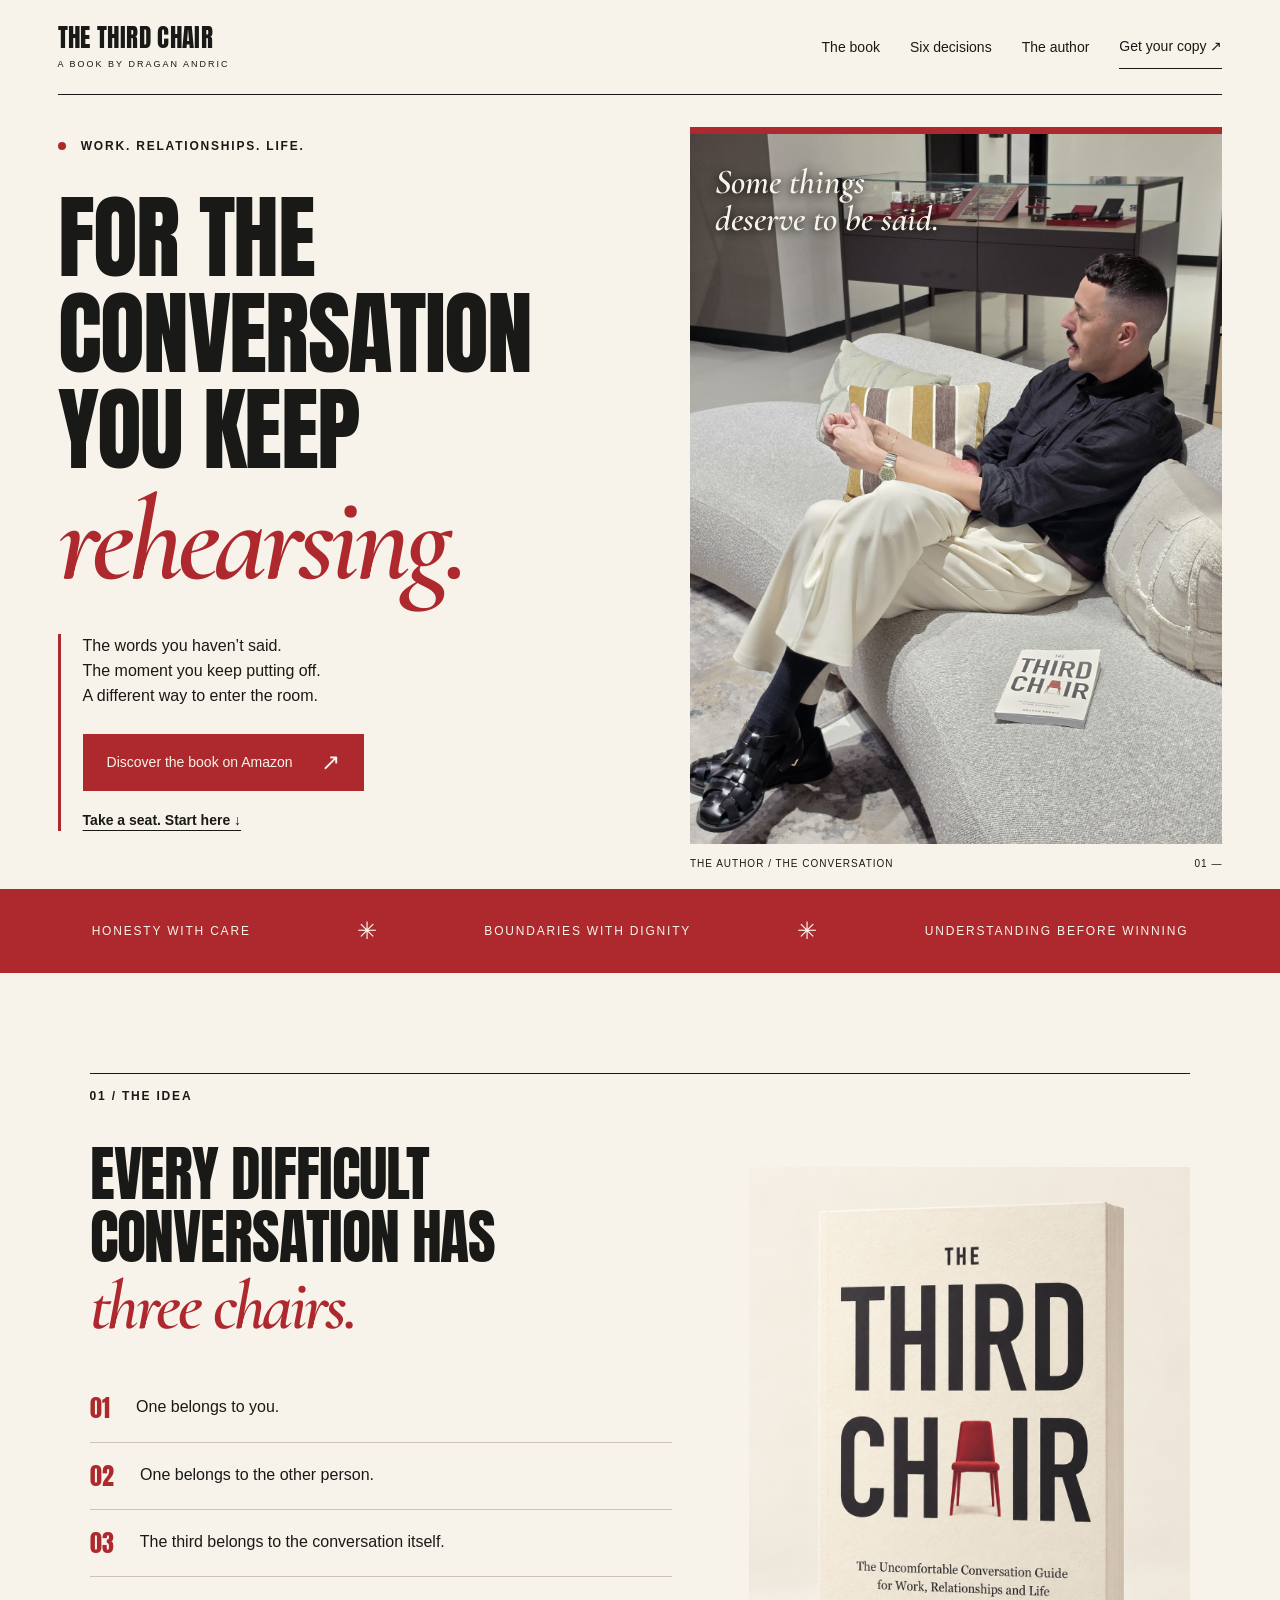
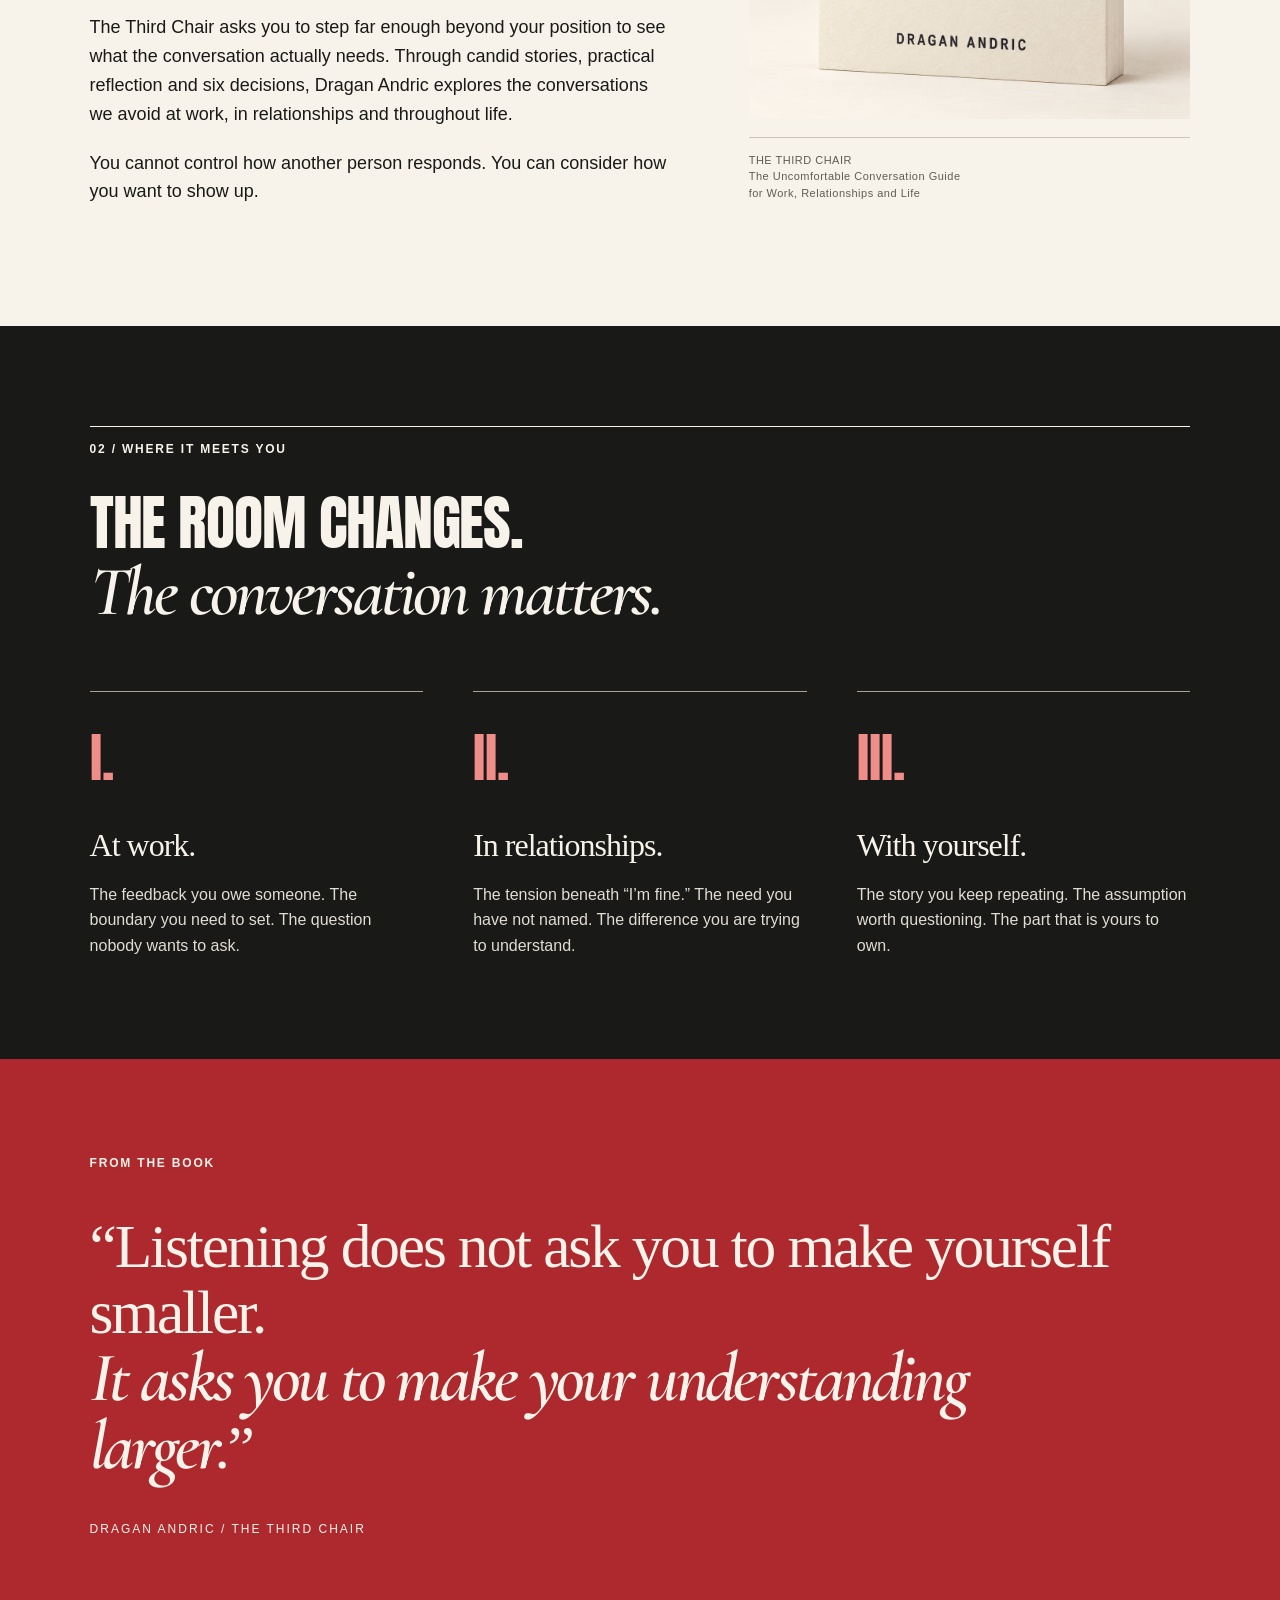
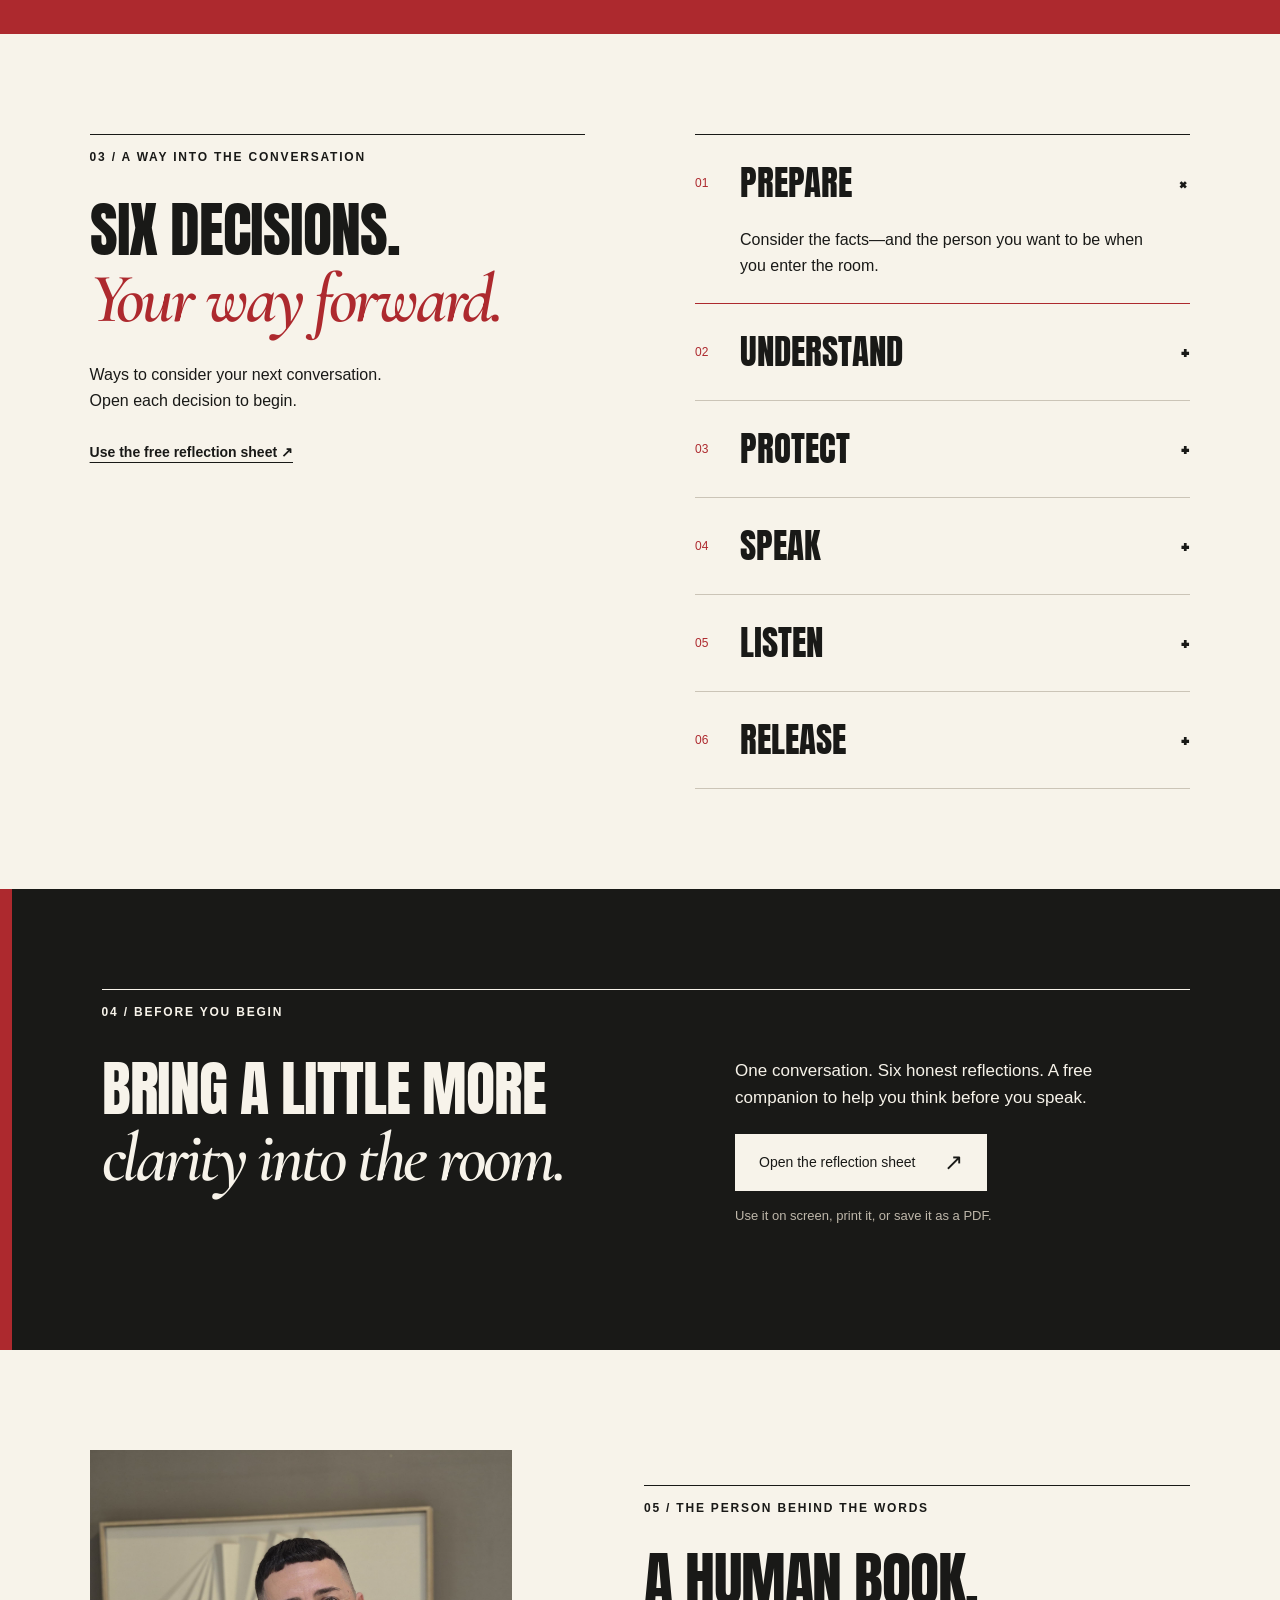
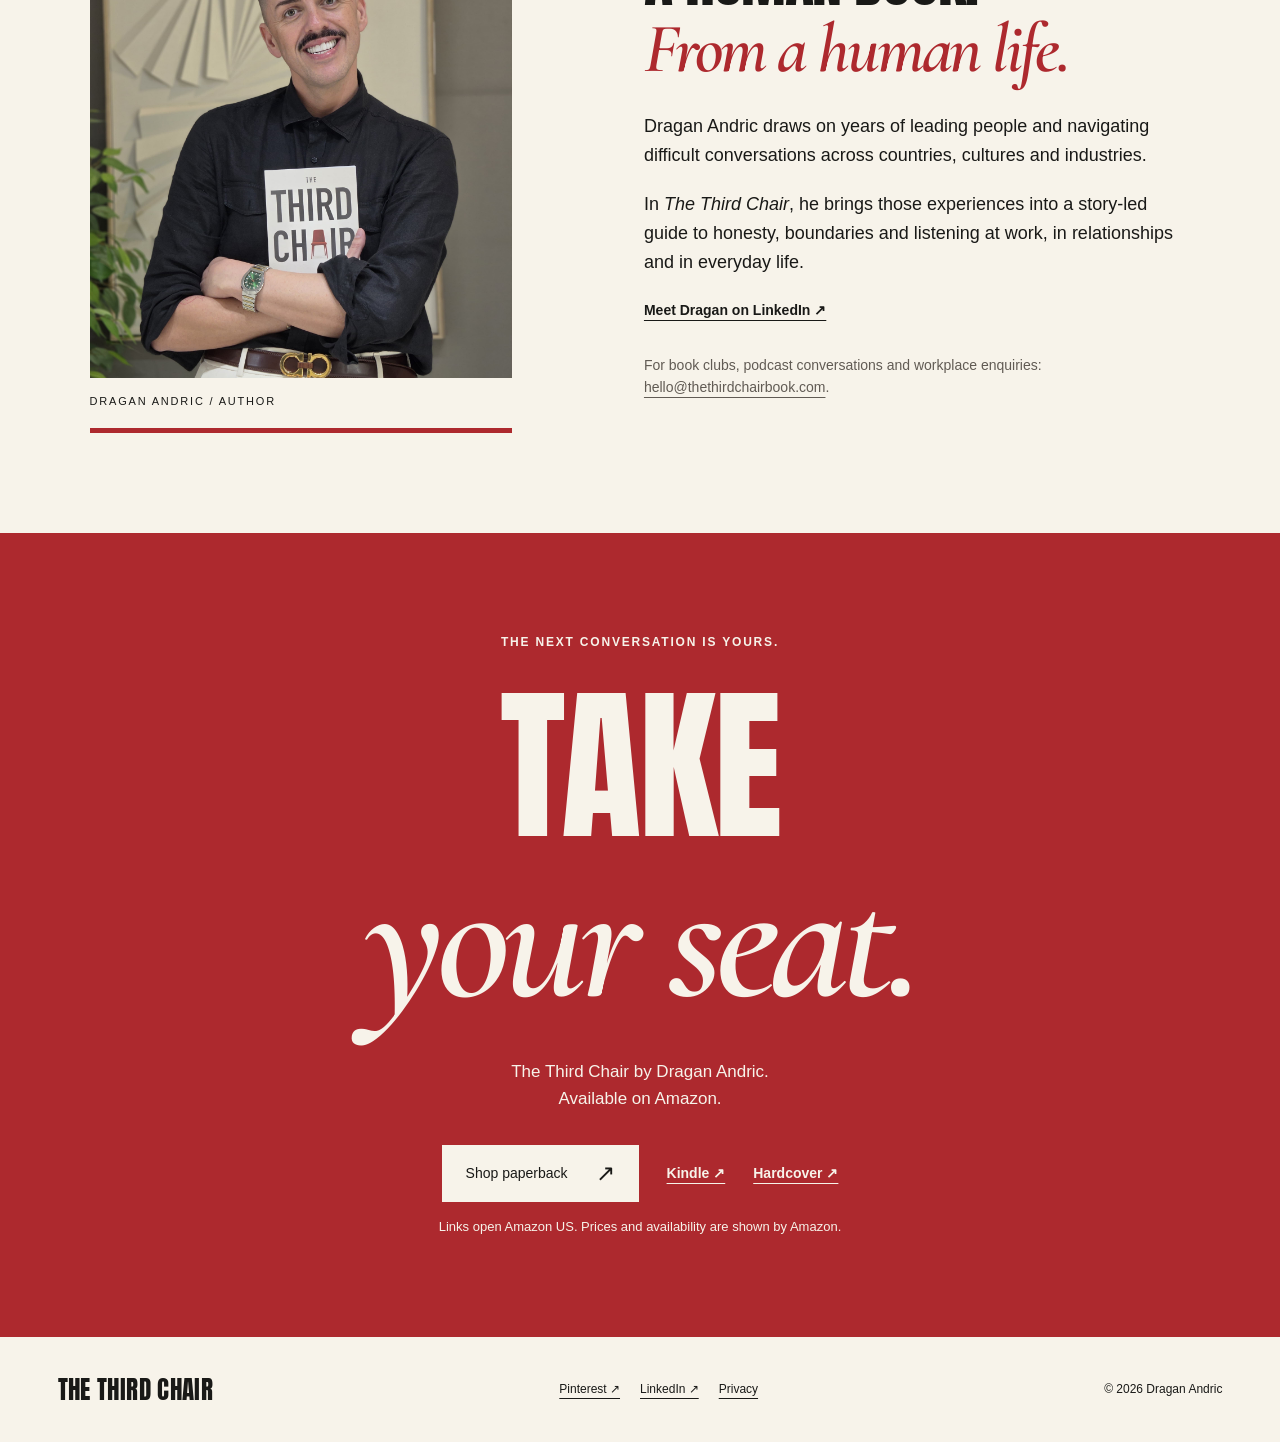
==== commit 63eb2831: "Use branded hello email for reader enquiries" ====
--- a/index.html
+++ b/index.html
@@ -1 +1 @@
-<!doctype html><html lang="en"><head><meta charset="utf-8"><meta name="viewport" content="width=device-width,initial-scale=1"><title>The Third Chair — Dragan Andric</title><meta name="description" content="For the conversation you keep rehearsing. Discover The Third Chair by Dragan Andric, a guide to uncomfortable conversations at work, in relationships and in life."><link rel="canonical" href="https://thethirdchairbook.com/"><meta property="og:title" content="The Third Chair — For the conversation you keep rehearsing."><meta property="og:description" content="A book about honesty, care, boundaries and how you choose to show up. By Dragan Andric."><meta property="og:type" content="website"><link rel="icon" href="/favicon.svg" type="image/svg+xml"><link rel="stylesheet" href="/style.css?v=editorial-2"></head><body class="editorial"><a class="skip" href="#main">Skip to content</a><header class="masthead"><a class="wordmark" href="/" aria-label="The Third Chair home">THE THIRD CHAIR<span>A BOOK BY DRAGAN ANDRIC</span></a><nav aria-label="Main navigation"><a href="#book">The book</a><a href="#decisions">Six decisions</a><a href="#author">The author</a><a class="nav-buy" href="#get-book">Get your copy ↗</a></nav></header><main id="main"><section class="hero"><div class="hero-copy"><p class="eyebrow"><span class="red-dot"></span> WORK. RELATIONSHIPS. LIFE.</p><h1><span>For the</span><span>conversation</span><span>you keep</span><em>rehearsing.</em></h1><div class="hero-bottom"><p>The words you haven’t said.<br>The moment you keep putting off.<br>A different way to enter the room.</p><a class="button" href="https://www.amazon.com/dp/B0HGGSGBLY">Discover the book on Amazon <span>↗</span></a><a class="text-link" href="#book">Take a seat. Start here ↓</a></div></div><figure class="hero-image"><img src="/author-conversation.jpg" alt="Dragan Andric seated in conversation, with The Third Chair beside him." fetchpriority="high" width="3000" height="4000"><figcaption><span>THE AUTHOR / THE CONVERSATION</span><span>01 —</span></figcaption><div class="image-note">Some things<br>deserve to be said.</div></figure></section><div class="running-line" aria-hidden="true">HONESTY WITH CARE <span>✳</span> BOUNDARIES WITH DIGNITY <span>✳</span> UNDERSTANDING BEFORE WINNING</div><section id="book" class="book-section section"><div class="section-label">01 / THE IDEA</div><div class="book-intro"><h2>Every difficult<br>conversation has<br><em>three chairs.</em></h2><div class="chair-lines"><p><span>01</span> One belongs to you.</p><p><span>02</span> One belongs to the other person.</p><p><span>03</span> The third belongs to the conversation itself.</p></div><p class="body-copy">The Third Chair asks you to step far enough beyond your position to see what the conversation actually needs. Through candid stories, practical reflection and six decisions, Dragan Andric explores the conversations we avoid at work, in relationships and throughout life.</p><p class="body-copy">You cannot control how another person responds. You can consider how you want to show up.</p></div><figure class="cover"><img src="/the-third-chair-paperback.png" alt="The Third Chair by Dragan Andric. The Uncomfortable Conversation Guide for Work, Relationships and Life." width="1122" height="1402" loading="lazy"><figcaption>THE THIRD CHAIR<br>The Uncomfortable Conversation Guide<br>for Work, Relationships and Life</figcaption></figure></section><section class="contexts section"><div class="section-label">02 / WHERE IT MEETS YOU</div><h2>The room changes.<br><em>The conversation matters.</em></h2><div class="context-grid"><article><span class="number">I.</span><h3>At work.</h3><p>The feedback you owe someone. The boundary you need to set. The question nobody wants to ask.</p></article><article><span class="number">II.</span><h3>In relationships.</h3><p>The tension beneath “I’m fine.” The need you have not named. The difference you are trying to understand.</p></article><article><span class="number">III.</span><h3>With yourself.</h3><p>The story you keep repeating. The assumption worth questioning. The part that is yours to own.</p></article></div></section><section class="excerpt section"><p class="eyebrow">FROM THE BOOK</p><blockquote>“Listening does not ask you to make yourself smaller.<br><em>It asks you to make your understanding larger.</em>”</blockquote><p class="quote-credit">DRAGAN ANDRIC / THE THIRD CHAIR</p></section><section id="decisions" class="decisions section"><div class="decision-heading"><div class="section-label">03 / A WAY INTO THE CONVERSATION</div><h2>Six decisions.<br><em>Your way forward.</em></h2><p>Ways to consider your next conversation.<br>Open each decision to begin.</p><a class="text-link" href="/before-the-conversation.html">Use the free reflection sheet ↗</a></div><div class="decision-list"><details open><summary><span>01</span>Prepare<b aria-hidden="true">+</b></summary><p>Consider the facts—and the person you want to be when you enter the room.</p></details><details><summary><span>02</span>Understand<b aria-hidden="true">+</b></summary><p>Look beyond your first interpretation. Make room for what you may not yet know.</p></details><details><summary><span>03</span>Protect<b aria-hidden="true">+</b></summary><p>Keep the purpose, dignity and boundaries of the conversation in view.</p></details><details><summary><span>04</span>Speak<b aria-hidden="true">+</b></summary><p>Say what needs to be said with honesty, clarity and care.</p></details><details><summary><span>05</span>Listen<b aria-hidden="true">+</b></summary><p>Make room for another perspective while keeping your own voice.</p></details><details><summary><span>06</span>Release<b aria-hidden="true">+</b></summary><p>Recognize what remains yours to do, and what you cannot control.</p></details></div></section><section class="worksheet section"><span class="section-label">04 / BEFORE YOU BEGIN</span><h2>Bring a little more<br><em>clarity into the room.</em></h2><div><p>One conversation. Six honest reflections. A free companion to help you think before you speak.</p><a class="button light" href="/before-the-conversation.html">Open the reflection sheet <span>↗</span></a><p class="small">Use it on screen, print it, or save it as a PDF.</p></div></section><section id="author" class="author section"><figure><img src="/dragan-andric.jpg" alt="Dragan Andric smiling and holding a physical copy of The Third Chair." width="3000" height="4000" loading="lazy"><figcaption>DRAGAN ANDRIC / AUTHOR</figcaption></figure><div><div class="section-label">05 / THE PERSON BEHIND THE WORDS</div><h2>A human book.<br><em>From a human life.</em></h2><p class="body-copy">Dragan Andric draws on years of leading people and navigating difficult conversations across countries, cultures and industries.</p><p class="body-copy">In <i>The Third Chair</i>, he brings those experiences into a story-led guide to honesty, boundaries and listening at work, in relationships and in everyday life.</p><a class="text-link" href="https://www.linkedin.com/in/dragan-andric/">Meet Dragan on LinkedIn ↗</a><p class="contact-note">For book clubs, podcast conversations and workplace enquiries: <a href="mailto:thecarecodetraining@gmail.com">thecarecodetraining@gmail.com</a>.</p></div></section><section id="get-book" class="purchase section"><p class="eyebrow">THE NEXT CONVERSATION IS YOURS.</p><h2>Take<br><em>your seat.</em></h2><p>The Third Chair by Dragan Andric.<br>Available on Amazon.</p><div class="purchase-links"><a class="button" href="https://www.amazon.com/dp/B0HGGSGBLY">Shop paperback <span>↗</span></a><a class="text-link" href="https://www.amazon.com/dp/B0HGH5NFVX">Kindle ↗</a><a class="text-link" href="https://www.amazon.com/dp/B0HH6GKMS4">Hardcover ↗</a></div><p class="small">Links open Amazon US. Prices and availability are shown by Amazon.</p></section></main><footer><a class="wordmark" href="/">THE THIRD CHAIR</a><div><a href="https://www.pinterest.com/thethirdchairbook/">Pinterest ↗</a><a href="https://www.linkedin.com/in/dragan-andric/">LinkedIn ↗</a><a href="/privacy.html">Privacy</a></div><p>© 2026 Dragan Andric</p></footer><script type="application/ld+json">{"@context":"https://schema.org","@type":"Book","name":"The Third Chair","alternateName":"The Third Chair: The Uncomfortable Conversation Guide for Work, Relationships and Life","author":{"@type":"Person","name":"Dragan Andric"},"url":"https://thethirdchairbook.com/","inLanguage":"en"}</script></body></html>
+<!doctype html><html lang="en"><head><meta charset="utf-8"><meta name="viewport" content="width=device-width,initial-scale=1"><title>The Third Chair — Dragan Andric</title><meta name="description" content="For the conversation you keep rehearsing. Discover The Third Chair by Dragan Andric, a guide to uncomfortable conversations at work, in relationships and in life."><link rel="canonical" href="https://thethirdchairbook.com/"><meta property="og:title" content="The Third Chair — For the conversation you keep rehearsing."><meta property="og:description" content="A book about honesty, care, boundaries and how you choose to show up. By Dragan Andric."><meta property="og:type" content="website"><link rel="icon" href="/favicon.svg" type="image/svg+xml"><link rel="stylesheet" href="/style.css?v=measurement-1"></head><body class="editorial"><a class="skip" href="#main">Skip to content</a><header class="masthead"><a class="wordmark" href="/" aria-label="The Third Chair home">THE THIRD CHAIR<span>A BOOK BY DRAGAN ANDRIC</span></a><nav aria-label="Main navigation"><a href="#book">The book</a><a href="#decisions">Six decisions</a><a href="#author">The author</a><a class="nav-buy" href="#get-book">Get your copy ↗</a></nav></header><main id="main"><section class="hero"><div class="hero-copy"><p class="eyebrow"><span class="red-dot"></span> WORK. RELATIONSHIPS. LIFE.</p><h1><span>For the</span><span>conversation</span><span>you keep</span><em>rehearsing.</em></h1><div class="hero-bottom"><p>The words you haven’t said.<br>The moment you keep putting off.<br>A different way to enter the room.</p><a class="button" href="https://www.amazon.com/dp/B0HGGSGBLY?maas=maas_adg_940A98AC9C9FC85A5DFA03C1836B22C8_afap_abs&amp;ref_=aa_maas&amp;tag=maas">Discover the book on Amazon <span>↗</span></a><a class="text-link" href="#book">Take a seat. Start here ↓</a></div></div><figure class="hero-image"><img src="/author-conversation.jpg" alt="Dragan Andric seated in conversation, with The Third Chair beside him." fetchpriority="high" width="3000" height="4000"><figcaption><span>THE AUTHOR / THE CONVERSATION</span><span>01 —</span></figcaption><div class="image-note">Some things<br>deserve to be said.</div></figure></section><div class="running-line" aria-hidden="true">HONESTY WITH CARE <span>✳</span> BOUNDARIES WITH DIGNITY <span>✳</span> UNDERSTANDING BEFORE WINNING</div><section id="book" class="book-section section"><div class="section-label">01 / THE IDEA</div><div class="book-intro"><h2>Every difficult<br>conversation has<br><em>three chairs.</em></h2><div class="chair-lines"><p><span>01</span> One belongs to you.</p><p><span>02</span> One belongs to the other person.</p><p><span>03</span> The third belongs to the conversation itself.</p></div><p class="body-copy">The Third Chair asks you to step far enough beyond your position to see what the conversation actually needs. Through candid stories, practical reflection and six decisions, Dragan Andric explores the conversations we avoid at work, in relationships and throughout life.</p><p class="body-copy">You cannot control how another person responds. You can consider how you want to show up.</p></div><figure class="cover"><img src="/the-third-chair-paperback.png" alt="The Third Chair by Dragan Andric. The Uncomfortable Conversation Guide for Work, Relationships and Life." width="1122" height="1402" loading="lazy"><figcaption>THE THIRD CHAIR<br>The Uncomfortable Conversation Guide<br>for Work, Relationships and Life</figcaption></figure></section><section class="contexts section"><div class="section-label">02 / WHERE IT MEETS YOU</div><h2>The room changes.<br><em>The conversation matters.</em></h2><div class="context-grid"><article><span class="number">I.</span><h3>At work.</h3><p>The feedback you owe someone. The boundary you need to set. The question nobody wants to ask.</p></article><article><span class="number">II.</span><h3>In relationships.</h3><p>The tension beneath “I’m fine.” The need you have not named. The difference you are trying to understand.</p></article><article><span class="number">III.</span><h3>With yourself.</h3><p>The story you keep repeating. The assumption worth questioning. The part that is yours to own.</p></article></div></section><section class="excerpt section"><p class="eyebrow">FROM THE BOOK</p><blockquote>“Listening does not ask you to make yourself smaller.<br><em>It asks you to make your understanding larger.</em>”</blockquote><p class="quote-credit">DRAGAN ANDRIC / THE THIRD CHAIR</p></section><section id="decisions" class="decisions section"><div class="decision-heading"><div class="section-label">03 / A WAY INTO THE CONVERSATION</div><h2>Six decisions.<br><em>Your way forward.</em></h2><p>Ways to consider your next conversation.<br>Open each decision to begin.</p><a class="text-link" href="/before-the-conversation.html">Use the free reflection sheet ↗</a></div><div class="decision-list"><details open><summary><span>01</span>Prepare<b aria-hidden="true">+</b></summary><p>Consider the facts—and the person you want to be when you enter the room.</p></details><details><summary><span>02</span>Understand<b aria-hidden="true">+</b></summary><p>Look beyond your first interpretation. Make room for what you may not yet know.</p></details><details><summary><span>03</span>Protect<b aria-hidden="true">+</b></summary><p>Keep the purpose, dignity and boundaries of the conversation in view.</p></details><details><summary><span>04</span>Speak<b aria-hidden="true">+</b></summary><p>Say what needs to be said with honesty, clarity and care.</p></details><details><summary><span>05</span>Listen<b aria-hidden="true">+</b></summary><p>Make room for another perspective while keeping your own voice.</p></details><details><summary><span>06</span>Release<b aria-hidden="true">+</b></summary><p>Recognize what remains yours to do, and what you cannot control.</p></details></div></section><section class="worksheet section"><span class="section-label">04 / BEFORE YOU BEGIN</span><h2>Bring a little more<br><em>clarity into the room.</em></h2><div><p>One conversation. Six honest reflections. A free companion to help you think before you speak.</p><a class="button light" href="/before-the-conversation.html">Open the reflection sheet <span>↗</span></a><p class="small">Use it on screen, print it, or save it as a PDF.</p></div></section><section id="author" class="author section"><figure><img src="/dragan-andric.jpg" alt="Dragan Andric smiling and holding a physical copy of The Third Chair." width="3000" height="4000" loading="lazy"><figcaption>DRAGAN ANDRIC / AUTHOR</figcaption></figure><div><div class="section-label">05 / THE PERSON BEHIND THE WORDS</div><h2>A human book.<br><em>From a human life.</em></h2><p class="body-copy">Dragan Andric draws on years of leading people and navigating difficult conversations across countries, cultures and industries.</p><p class="body-copy">In <i>The Third Chair</i>, he brings those experiences into a story-led guide to honesty, boundaries and listening at work, in relationships and in everyday life.</p><a class="text-link" href="https://www.linkedin.com/in/dragan-andric/">Meet Dragan on LinkedIn ↗</a><p class="contact-note">For book clubs, podcast conversations and workplace enquiries: <a href="mailto:hello@thethirdchairbook.com">hello@thethirdchairbook.com</a>.</p></div></section><section id="get-book" class="purchase section"><p class="eyebrow">THE NEXT CONVERSATION IS YOURS.</p><h2>Take<br><em>your seat.</em></h2><p>The Third Chair by Dragan Andric.<br>Available on Amazon.</p><div class="purchase-links"><a class="button" href="https://www.amazon.com/dp/B0HGGSGBLY?maas=maas_adg_940A98AC9C9FC85A5DFA03C1836B22C8_afap_abs&amp;ref_=aa_maas&amp;tag=maas">Shop paperback <span>↗</span></a><a class="text-link" href="https://www.amazon.com/dp/B0HGH5NFVX?maas=maas_adg_4D6C887CD1703C146B6C5714FA574510_afap_abs&amp;ref_=aa_maas&amp;tag=maas">Kindle ↗</a><a class="text-link" href="https://www.amazon.com/dp/B0HH6GKMS4?maas=maas_adg_E6E56EA9C262AB7703E8A6C3BEEFF517_afap_abs&amp;ref_=aa_maas&amp;tag=maas">Hardcover ↗</a></div><p class="small">Links open Amazon US. Prices and availability are shown by Amazon.</p></section></main><footer><a class="wordmark" href="/">THE THIRD CHAIR</a><div><a href="https://www.pinterest.com/thethirdchairbook/">Pinterest ↗</a><a href="https://www.linkedin.com/in/dragan-andric/">LinkedIn ↗</a><a href="/privacy.html">Privacy</a></div><p>© 2026 Dragan Andric</p></footer><script type="application/ld+json">{"@context":"https://schema.org","@type":"Book","name":"The Third Chair","alternateName":"The Third Chair: The Uncomfortable Conversation Guide for Work, Relationships and Life","author":{"@type":"Person","name":"Dragan Andric"},"url":"https://thethirdchairbook.com/","inLanguage":"en"}</script><!-- Cloudflare Web Analytics --><script type="module" src="https://static.cloudflareinsights.com/beacon.min.js" data-cf-beacon='{"token":"bada44280bd04857942c5e00ef95dd53"}'></script><!-- End Cloudflare Web Analytics --></body></html>
--- a/style.css
+++ b/style.css
@@ -53,3 +53,5 @@
 .editorial footer{border:0;padding-block:40px}
 @media(max-width:1050px) and (min-width:581px){.editorial h1{font-size:7.1vw}.editorial .hero{min-height:650px}.editorial .hero-image img{object-position:60% center}.editorial .book-section{column-gap:5%}.editorial h2{font-size:clamp(32px,4.9vw,52px)}.editorial .context-grid{gap:24px}}
 @media(max-width:580px){.editorial .wordmark{font-size:21px}.editorial h1{font-size:14vw;line-height:1.09;margin:27px 0 30px}.editorial h1 em{font-size:1.48em;line-height:1}.editorial .hero{min-height:0}.editorial .hero-bottom{padding-left:17px}.editorial .hero-image{height:490px}.editorial h2{font-size:clamp(38px,10vw,56px);line-height:1.1}.editorial .book-section{grid-template-columns:1fr}.editorial .book-section .cover{max-width:390px;margin:0 auto}.editorial .number{font-size:30px}.editorial .context-grid h3{font-size:29px}.editorial .excerpt{padding-block:65px}.editorial blockquote{font-size:37px;line-height:1.15}.editorial .worksheet{border-left-width:6px}.editorial .purchase h2{font-size:25vw}.editorial .image-note{font-size:31px}}
+
+.sheet-book-invitation{margin-top:40px;padding:30px;background:var(--ink);color:var(--paper)}.sheet-book-invitation h2{margin:15px 0}.sheet-book-invitation .button{margin-top:20px;background:var(--paper);color:var(--ink);border-color:var(--paper)}.sheet-book-invitation .small{color:#d3cdbf}@media print{.sheet-book-invitation{display:none}}
